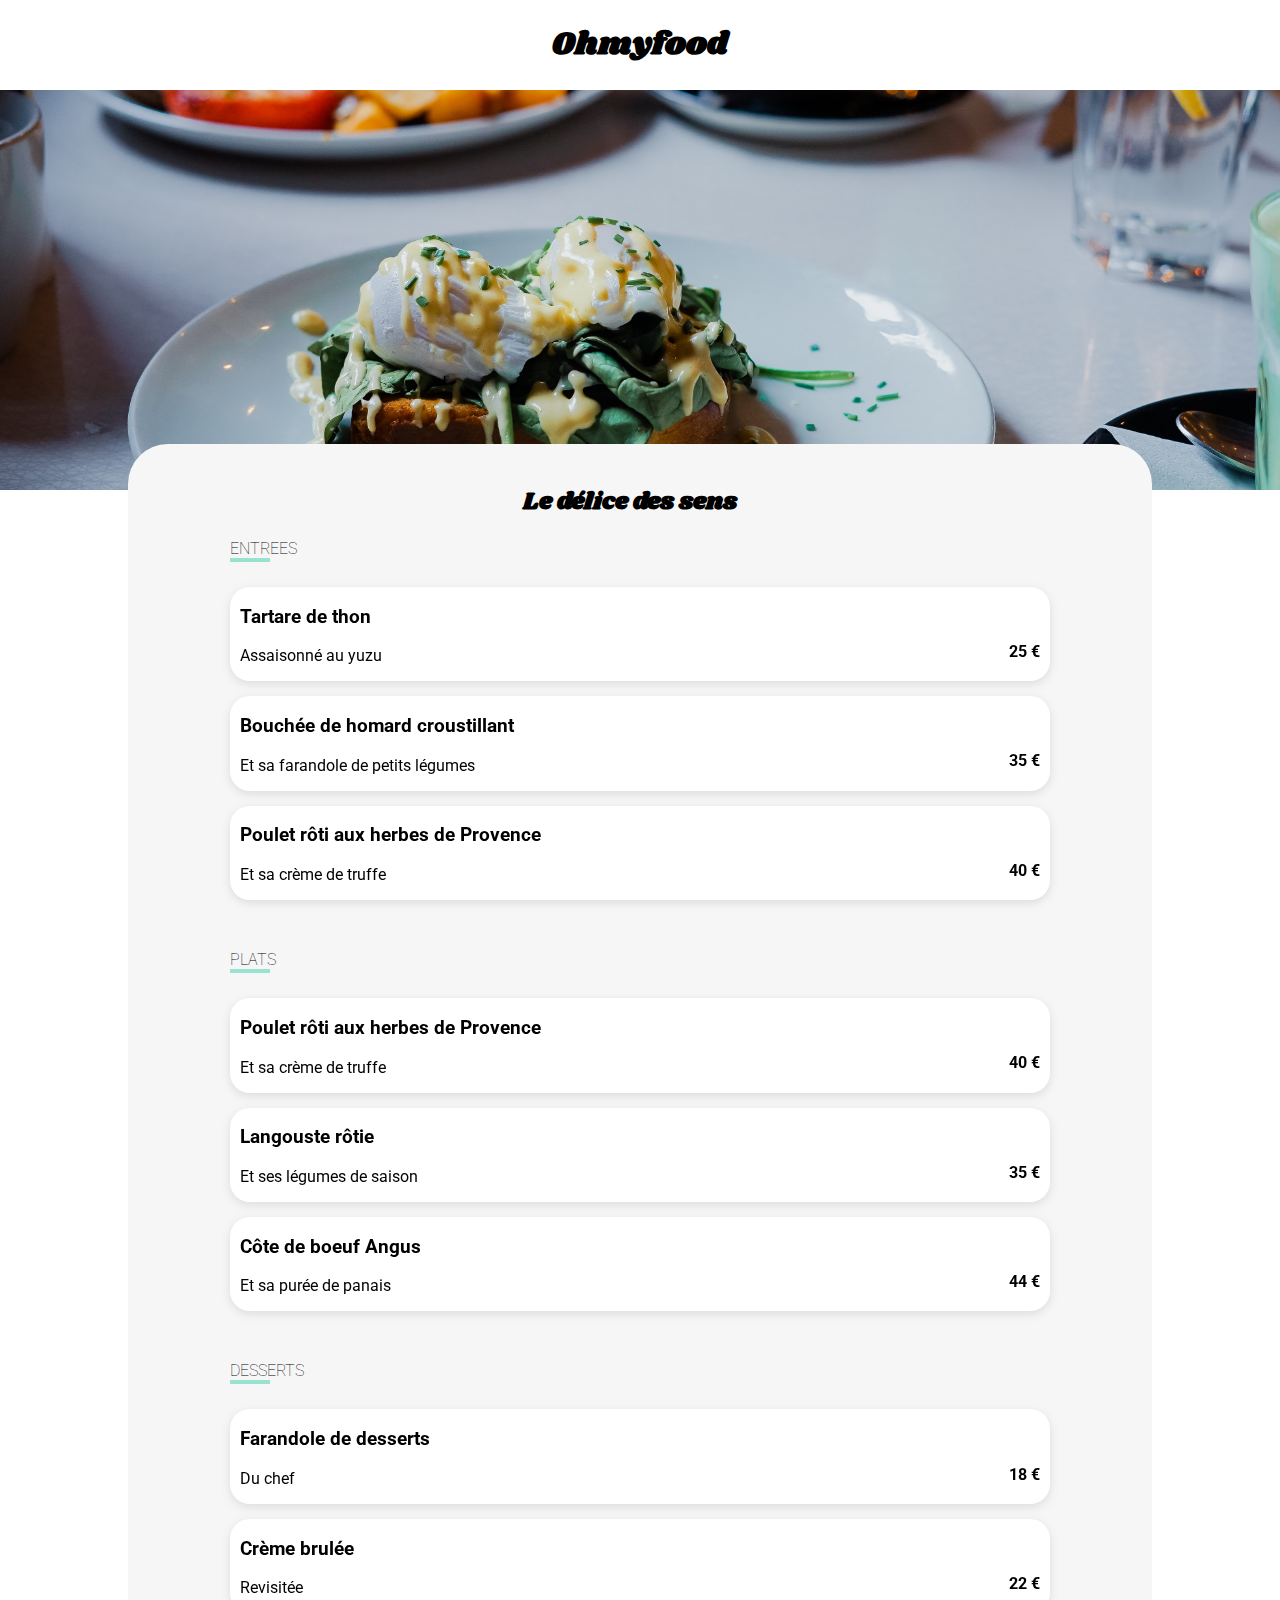
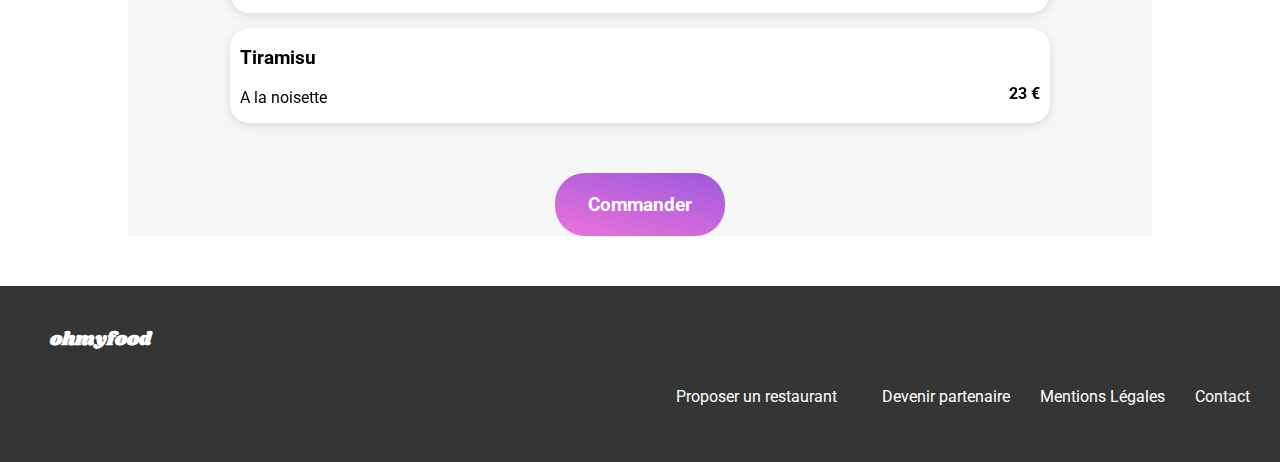
==== menu_delice.html @ a7454f2b "Add files via upload" ====
<!DOCTYPE html>
<html lang="en">
<head>
    <meta charset="UTF-8">
    <meta name="viewport" content="width=device-width, initial-scale=1.0">
    <link rel="preconnect" href="https://fonts.googleapis.com">
    <link rel="preconnect" href="https://fonts.gstatic.com" crossorigin>
    <link href="https://fonts.googleapis.com/css2?family=Roboto:ital,wght@0,100;0,300;0,400;0,500;0,700;0,900;1,100;1,300;1,400;1,500;1,700;1,900&display=swap" rel="stylesheet">
    <link rel="stylesheet" href="https://cdnjs.cloudflare.com/ajax/libs/font-awesome/6.5.1/css/all.min.css" integrity="sha512-DTOQO9RWCH3ppGqcWaEA1BIZOC6xxalwEsw9c2QQeAIftl+Vegovlnee1c9QX4TctnWMn13TZye+giMm8e2LwA==" crossorigin="anonymous" referrerpolicy="no-referrer">
    <link rel="stylesheet" href="style.css">
    <title>Ohmyfood - Le délice des sens</title>
</head>
<body>
    <header class="header__contain">
        <a href="index.html"><div class="arrow"><i class="fa-solid fa-arrow-left"></i></div>
        <div><h1 class="logo__menus">0hmyfood</h1></a></div>
    </header>

    <main class="main__container">
        <div class="img__background">
           <img src="Images et textes Ohmyfood/images/restaurants/toa-heftiba-DQKerTsQwi0-unsplash.jpg" alt="photo plats"> 
        </div>
        
    <div class="menus">
        
        <div class="
        first__title"><h2 class="">Le délice des sens<span class="heart"><i class="fa-regular fa-heart"></i></span></h2></div>

        <section class="entrees">
            <div class="menus__title">ENTREES</div>
            <div class="menus__bloc">

                <div class="menus__button">
                    <div class="button__txt">
                    <h3>Tartare de thon</h3>
                    <p>Assaisonné au  yuzu</p>
                    </div>
                    <div class="prix">25 <span>€</span></div>
                </div>
                <div class="menus__button">
                    <div class="button__txt">
                        <h3>Bouchée de homard croustillant</h3>
                        <p>Et sa farandole de petits légumes</p>
                        </div>
                        <div class="prix">35 <span>€</span></div>
                </div>
                <div class="menus__button">
                    <div class="button__txt">
                        <h3>Poulet rôti aux herbes de Provence</h3>
                        <p>Et sa crème de truffe</p>
                        </div>
                        <div class="prix">40 <span>€</span></div>
                </div>

            </div>
        </section>

        <section class="plats">
            <div class="menus__title">PLATS</div>
            <div class="menus__bloc">
                <div class="menus__button">
                    <div class="button_txt">
                        <h3>Poulet rôti aux herbes de Provence</h3>
                        <p>Et sa crème de truffe</p>
                        </div>
                        <div class="prix">40 <span>€</span></div>
                </div>
                <div class="menus__button">
                    <div class="button__txt">
                        <h3>Langouste rôtie</h3>
                        <p>Et ses légumes de saison</p>
                        </div>
                        <div class="prix">35 <span>€</span></div>
                </div>
                <div class="menus__button">
                    <div class="button__txt">
                        <h3>Côte de boeuf Angus</h3>
                        <p>Et sa purée de panais</p>
                        </div>
                        <div class="prix">44 <span>€</span></div>
                </div>
            </div>
        </section>
    

        <section class="desserts">
            <div class="menus__title">DESSERTS</div>
            <div class="menus__bloc">
                <div class="menus__button">
                    <div class="button__txt">
                        <h3>Farandole de desserts</h3>
                        <p>Du chef</p>
                        </div>
                        <div class="prix">18 <span>€</span></div>
                </div>
                <div class="menus__button">
                    <div class="button__txt">
                        <h3>Crème brulée</h3>
                        <p>Revisitée</p>
                        </div>
                        <div class="prix">22 <span>€</span></div>
                </div>
                <div class="menus__button">
                    <div class="button__txt">
                        <h3>Tiramisu</h3>
                        <p>A la noisette</p>
                        </div>
                        <div class="prix">23 <span>€</span></div>
                </div>
            </div>
        </section>
    

        <div class="command">Commander</div>
    </div>
        
    </main>

    <footer>
        <div class="ft">
            <div class="logo__footer"><h3>ohmyfood</h3></div>
            <div>
    
            <div class="footer__txt">
                <p><i class="fa-solid fa-utensils"></i>Proposer un restaurant</p>
                <p><i class="fa-regular fa-handshake"></i>Devenir partenaire</p>
                <p>Mentions Légales</p>
                <p>Contact</p>
            </div>
            </div>
            </div>
    </footer>
</body>
</html>
---- style.css ----
/*******General********/
@import url("https://fonts.googleapis.com/css2?family=Roboto:ital,wght@0,100;0,300;0,400;0,500;0,700;0,900;1,100;1,300;1,400;1,500;1,700;1,900&family=Shrikhand&display=swap");
a {
  text-decoration: none;
  color: black;
}

body {
  margin: auto;
  font-family: "Roboto", sans-serif;
  max-width: 1500px;
}

/*******Header********/
.logo {
  text-align: center;
  font-family: "Shrikhand", serif;
  font-size: 50px;
  color: black;
}

.localisation {
  text-align: center;
  padding: 3px;
  background: #EAEAEA;
  font-size: 30px;
  font-family: "Roboto", sans-serif;
}

.localisation i {
  margin-right: 15px;
  font-size: 25px;
}

/*******Main********/
nav {
  background-color: #F3F3F3;
  padding: 5%;
  text-align: center;
}
nav .menu__title {
  font-size: 30px;
}
nav .menu__sous-titre {
  margin-bottom: 30px;
  font-size: 20px;
  font-weight: 100;
}
nav .explorer {
  border-radius: 30px;
  background: linear-gradient(193.33deg, #9356DC -11.44%, #FF79DA 123.93%);
  padding: 20px;
  width: 280px;
  margin: auto;
  color: white;
  font-weight: bold;
  font-size: larger;
  box-shadow: 0px 4px 10px 0px rgba(0, 0, 0, 0.2509803922);
}

/*.fonction {
    margin: auto;
    padding-bottom: 5%;
    margin: 0PX 20Px;
}

.fonction__title {
    text-align: start;
    font-size: 24px;
}

.menu__fonction {
    text-align: center;
    display: flex;
    gap: 20px;
    justify-content: center;

}

.button__fonction {
    border-radius: 20px;
    padding: 30px;
    background-color: #F3F3F3;
    margin: 0px 20px;
    box-shadow: 0px 4px 15px 0px #00000026;
    display: flex;
    align-items: center;
}

.icon__fonction {
    margin-right: 20px;
    padding-left: 20px;
    color: rgb(145, 139, 139);
}

.icon__fonction:hover{
    color: $second-color;
}

.fonction__txt {
    font-size: 26px;
    color: black;
    padding: 0px 20px;
    text-wrap: nowrap;
}

.numbers {
    border-radius: 50%;
    background: #9356DC;
    width: 30px;
    height: 30px;
    margin-left: -50px;
    color: $background-color2;
} */
.restaurants {
  background: #F3F3F3;
}
.restaurants .cards {
  display: flex;
  flex-wrap: wrap;
}

.restaurants__title {
  padding: 15px;
  font-size: 24px;
}

.resto_bloc {
  padding: 0px 5%;
}

.new {
  background-color: #99E2D0;
  padding: 10px;
  font-weight: 20px;
  border-radius: 3px;
  position: absolute;
  top: 0px;
  right: 40px;
}

.cards img {
  object-fit: cover;
  height: 200px;
  width: 100%;
  border-top-right-radius: 20px;
  border-top-left-radius: 20px;
}

.card__main {
  background-color: white;
  border-radius: 20px;
  filter: drop-shadow(0px 3px 15px rgba(0, 0, 0, 0.1));
  width: 40%;
  margin: auto;
  margin-bottom: 30px;
}

.card__txt {
  margin-left: 20px;
  display: grid;
  grid-template-columns: 1fr 50px;
}

.favoris {
  margin-top: 40px;
  font-size: 2rem;
}

/*******Footer********/
footer {
  background: #353535;
  padding-top: 10px;
  padding-bottom: 10px;
  color: white;
}

.logo__footer {
  margin-left: 20px;
  width: 60%;
  font-family: "Shrikhand", serif;
}

.footer__txt {
  font-family: "Roboto", sans-serif;
  display: flex;
  justify-content: flex-end;
  gap: 30px;
}

footer i {
  margin-right: 15px;
}

.ft {
  margin: 30px;
}

/**********Pages Menus**********/
.header__contain {
  display: flex;
  align-items: center;
  justify-content: center;
}

.logo__menus {
  font-family: "Shrikhand";
}

.fa-arrow-left {
  font-size: 50px;
  color: black;
}

.img__background img {
  width: 100%;
  height: 400px;
  object-fit: cover;
}

.menus {
  width: 80%;
  margin: auto;
  background: #F6F6F6;
  border-top-left-radius: 40px;
  border-top-right-radius: 40px;
  transform: translateY(-50px);
}

.first__title {
  padding-top: 20px;
  text-align: center;
  font-family: "Shrikhand", serif;
  text-wrap: nowrap;
}
.first__title .heart {
  margin-left: 20px;
}

.menus__title::after {
  display: block;
  bottom: 20px;
  content: "";
  width: 40px;
  height: 4px;
  background-color: #99E2D0;
}

.menus__title {
  font-weight: 100;
  padding: 0px 10%;
  margin: 20px 0px 25px;
}

.menus__bloc {
  padding: 0px 10%;
  margin-bottom: 50px;
}

.menus__button {
  background: #FFFFFF;
  padding: 0px 10px;
  border-radius: 20px;
  display: flex;
  align-items: center;
  justify-content: space-between;
  margin-bottom: 15px;
  filter: drop-shadow(0px 3px 5px rgba(0, 0, 0, 0.1));
}

.button__txt {
  gap: -5px;
}

.prix {
  margin-left: 10px;
  margin-bottom: -35px;
  font-weight: bold;
}

.command {
  border-radius: 30px;
  background: linear-gradient(193.33deg, #9356DC -11.44%, #FF79DA 123.93%);
  padding: 20px;
  width: 130px;
  margin: auto;
  color: white;
  font-weight: bold;
  font-size: larger;
  text-align: center;
  margin-top: 50px;
}

@media (max-width: 1024px) {
  /*******Header********/
  .localisation i {
    margin-right: 15px;
    font-size: 25px;
  }
  /*******Main********/
  /*.fonction {
      margin: auto;
      padding-bottom: 10%;
      width: 90%;

  }

  .fonction__title {
      text-align: start;
      font-size: 20px;
      padding-bottom: 10px;
  }

  .menu__fonction {
      text-align: center;
      gap: 30px;
      display: flex;
      flex-direction: column;
  }

  .button__fonction {
      border-radius: 20px;
      padding: 20px;
      background-color: #F3F3F3;
      box-shadow: 0px 4px 15px 0px #00000026;
      display: flex;

  }

  .icon__fonction {
      margin-right: 20px;
      padding-left: 20px;
  }

  .fonction__txt {
      font-size: 18px;
      color: black;
      text-wrap: nowrap;
  }

  .numbers {
      border-radius: 50%;
      background: #9356DC;
      width: 30px;
      height: 30px;
      margin-left: -50px;
      color: $background-color2;
  }*/
  /*******Footer********/
}
@media (max-width: 767.98px) {
  /*******Header********/
  .logo {
    text-align: center;
    font-family: "Shrikhand", serif;
    font-size: 40px;
    padding-bottom: 20px;
    color: black;
  }
  .localisation {
    text-align: center;
    padding: 15px;
    background: #EAEAEA;
    filter: drop-shadow(0px 3px 5px rgba(0, 0, 0, 0.1));
    box-shadow: 0px 4px 4px 0px rgba(0, 0, 0, 0.2509803922);
    font-size: larger;
    margin-top: -20px;
    font-family: "Roboto", sans-serif;
  }
  .localisation i {
    margin-right: 10px;
    font-size: 16px;
  }
  /*******Main********/
  main {
    margin: auto;
    font-family: "Roboto", sans-serif;
    background: #F6F6F6;
  }
  nav {
    background-color: #F3F3F3;
    padding: 10%;
    text-align: center;
  }
  nav .menu__title {
    font-size: 30px;
  }
  nav .menu__sous-titre {
    margin-bottom: 30px;
    font-size: 20px;
    font-weight: 100;
  }
  nav .explorer {
    border-radius: 30px;
    background: linear-gradient(193.33deg, #9356DC -11.44%, #FF79DA 123.93%);
    padding: 20px;
    width: auto;
    margin: auto;
    color: white;
    font-weight: bold;
    font-size: 20px;
    text-wrap: nowrap;
  }
  /*.fonction {
      margin: auto;
      padding-bottom: 10%;
      width: 90%;

  }

  .fonction__title {
      text-align: start;
      font-size: 24px;
  }

  .menu__fonction {
      text-align: center;
      display: flex;
      flex-direction: column;
      gap: 30px;

  }

  .button__fonction {
      border-radius: 20px;
      padding: 30px;
      background-color: #F3F3F3;
      width: 80%;
      margin: auto;
      box-shadow: 0px 4px 15px 0px #00000026;
      display: flex;
      align-items: center;
  }

  .icon__fonction {
      margin-right: 20px;
      padding-left: 20px;

  }

  .fonction__txt {
      font-size: 23px;
      color: black;
  }

  .numbers {
      border-radius: 50%;
      background: #9356DC;
      width: 30px;
      height: 30px;
      margin-left: -50px;

  }*/
  .restaurants {
    background: #F3F3F3;
  }
  .restaurants__title {
    padding: 15px;
    font-size: 24px;
  }
  .cards img {
    object-fit: cover;
    height: 200px;
    width: 100%;
    border-top-right-radius: 20px;
    border-top-left-radius: 20px;
  }
  .card__main {
    background-color: white;
    border-radius: 20px;
    filter: drop-shadow(0px 3px 15px rgba(0, 0, 0, 0.1));
    width: 90%;
    margin: auto;
    margin-bottom: 30px;
  }
  .card__txt {
    margin-left: 20px;
    display: grid;
    grid-template-columns: 1fr 50px;
  }
  .command {
    padding: 20px;
    width: 100%;
  }
  /*******Footer********/
  footer {
    background: #353535;
    padding-top: 10px;
    padding-bottom: 10px;
    color: white;
  }
  .logo__footer {
    margin-left: 20px;
    width: 60%;
    font-family: "Shrikhand", serif;
  }
  .footer__txt {
    font-family: "Roboto", sans-serif;
    display: flex;
    flex-direction: column;
    gap: inherit;
  }
  footer i {
    margin-right: 15px;
  }
  .ft {
    margin: 30px;
  }
  /**Pages menus version mobile**/
  .header__contain {
    display: flex;
    align-items: center;
    justify-content: center;
  }
  .fa-arrow-left {
    font-size: 50px;
    color: black;
  }
  .img__background img {
    width: 100%;
    height: 400px;
    object-fit: cover;
  }
  .menus {
    width: 100%;
    margin: auto;
    background: #F6F6F6;
    border-top-left-radius: 40px;
    border-top-right-radius: 40px;
    transform: translateY(-50px);
  }
  .first__title {
    padding-top: 20px;
    text-align: center;
    font-family: "Shrikhand", serif;
    text-wrap: nowrap;
  }
  .first__title .heart {
    margin-left: 20px;
  }
  .menus__title::after {
    display: block;
    bottom: 20px;
    content: "";
    width: 40px;
    height: 4px;
    background-color: #99E2D0;
  }
  .menus__title {
    font-weight: 100;
    padding: 0px 10%;
    margin: 20px 0px 25px;
  }
  .menus__bloc {
    padding: 0px 10%;
    margin-bottom: 50px;
  }
  .menus__button {
    background: #FFFFFF;
    padding: 0px 10px;
    border-radius: 20px;
    display: flex;
    align-items: center;
    justify-content: space-between;
    margin-bottom: 15px;
    filter: drop-shadow(0px 3px 5px rgba(0, 0, 0, 0.1));
  }
  .button__txt {
    gap: -5px;
  }
  .prix {
    margin-left: 10px;
    margin-bottom: -35px;
    font-weight: bold;
  }
  .command {
    border-radius: 30px;
    background: linear-gradient(193.33deg, #9356DC -11.44%, #FF79DA 123.93%);
    padding: 20px;
    width: 130px;
    margin: auto;
    color: white;
    font-weight: bold;
    font-size: larger;
    text-align: center;
    margin-top: 50px;
  }
}

/*# sourceMappingURL=style.css.map */
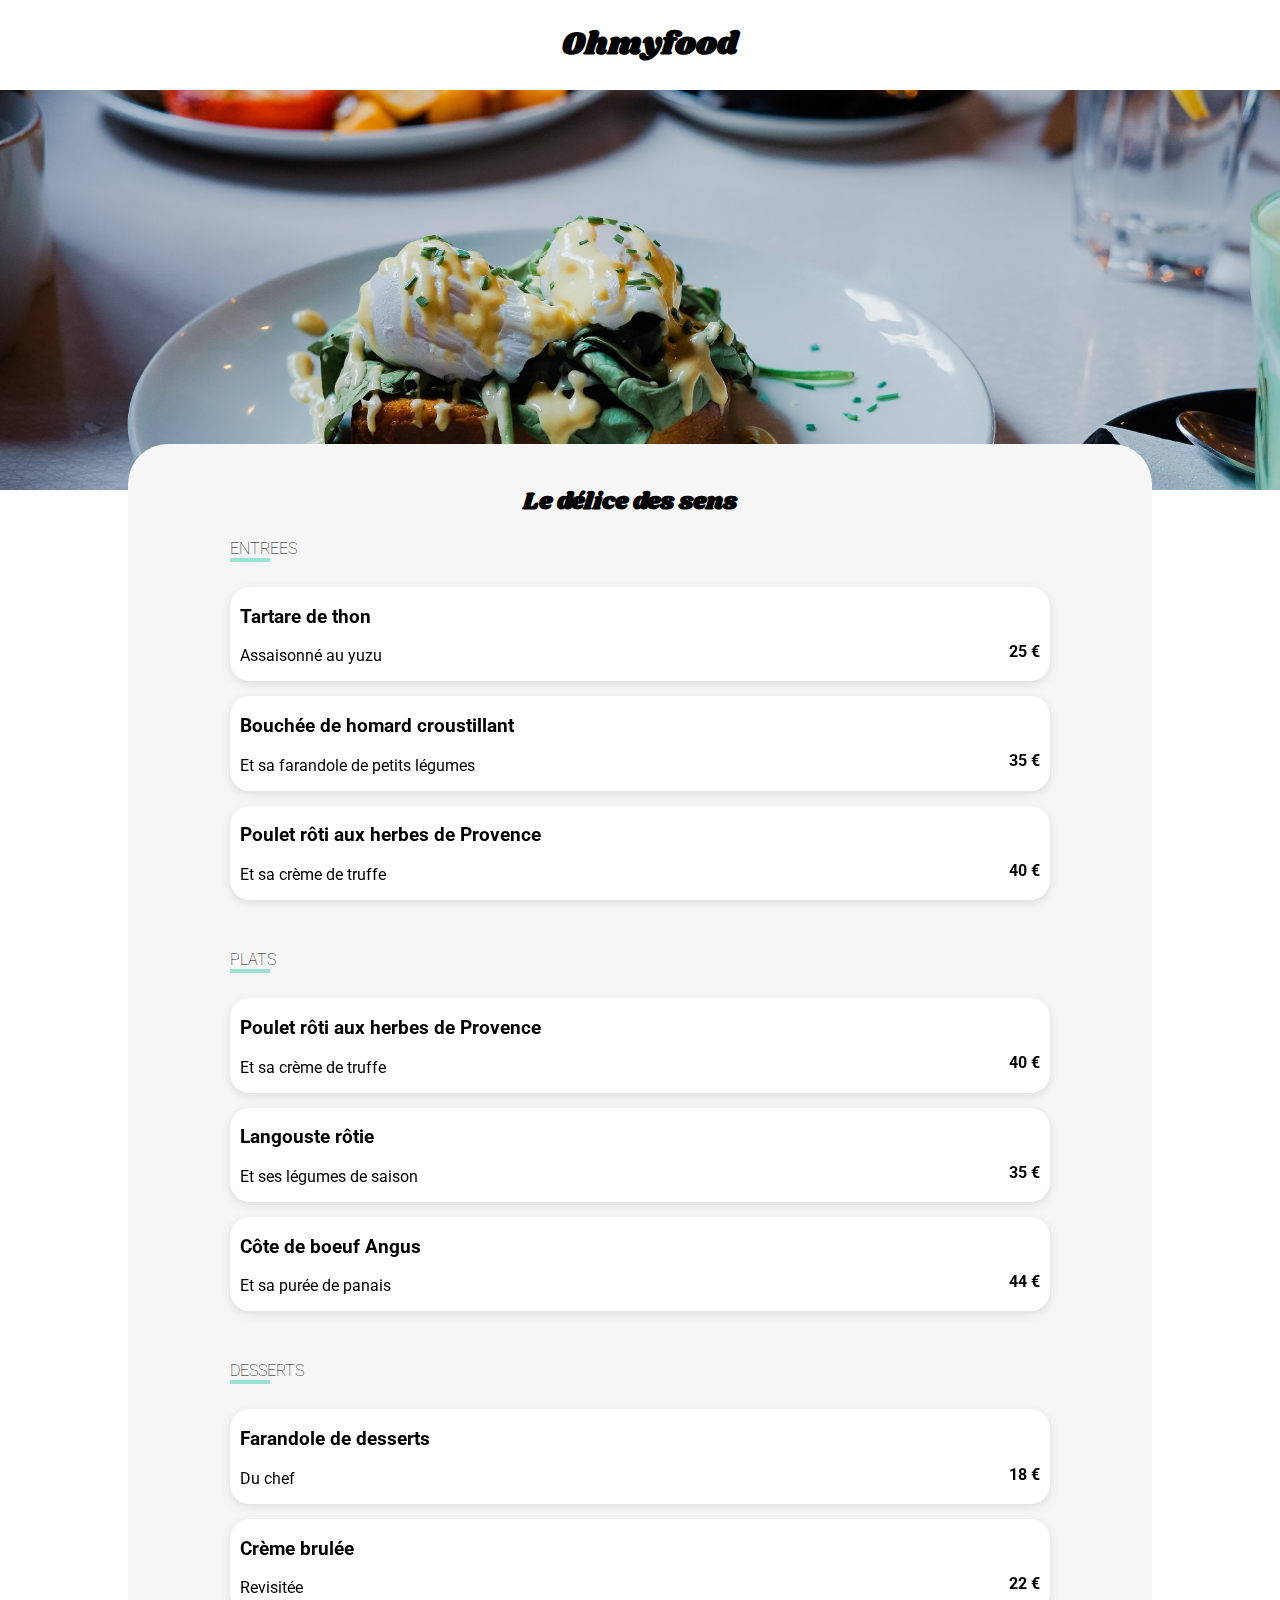
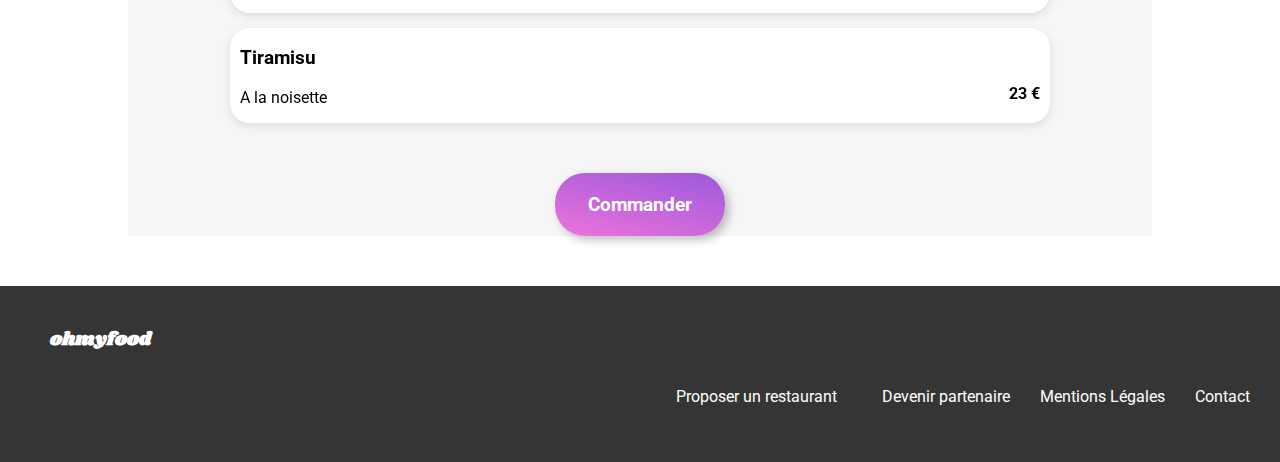
==== commit fd3301f2: "Add files via upload" ====
--- a/menu_delice.html
+++ b/menu_delice.html
@@ -11,9 +11,14 @@
     <title>Ohmyfood - Le délice des sens</title>
 </head>
 <body>
+    
     <header class="header__contain">
-        <a href="index.html"><div class="arrow"><i class="fa-solid fa-arrow-left"></i></div>
-        <div><h1 class="logo__menus">0hmyfood</h1></a></div>
+        <a href="index.html" class="arrow"><i class="fa-solid fa-arrow-left"></i></a>
+
+        <div><h1 class="logo__menus">0hmyfood</h1></div>
+
+        <div></div>
+        
     </header>
 
     <main class="main__container">
--- a/style.css
+++ b/style.css
@@ -5,10 +5,47 @@
   color: black;
 }
 
+.loader__container {
+  position: fixed;
+  top: 0;
+  left: 0;
+  background-color: #FFFFFF;
+  width: 100vw;
+  height: 100vh;
+  display: flex;
+  justify-content: center;
+  align-items: center;
+}
+
+.loader--hidden {
+  opacity: 0;
+  visibility: hidden;
+}
+
+.loader__container::after {
+  content: "";
+  width: 75px;
+  height: 75px;
+  border: 15px solid #FFFFFF;
+  border-top-color: #99E2D0;
+  border-radius: 50%;
+  animation: loading 0.75s;
+  transition: opacity 0.75s, visibility 0.75s;
+}
+
+@keyframes loading {
+  from {
+    transform: rotate 0turn;
+    to {
+      transform: rotate(1turn);
+    }
+  }
+}
 body {
   margin: auto;
   font-family: "Roboto", sans-serif;
   max-width: 1500px;
+  min-width: 320Px;
 }
 
 /*******Header********/
@@ -58,60 +95,6 @@
   box-shadow: 0px 4px 10px 0px rgba(0, 0, 0, 0.2509803922);
 }
 
-/*.fonction {
-    margin: auto;
-    padding-bottom: 5%;
-    margin: 0PX 20Px;
-}
-
-.fonction__title {
-    text-align: start;
-    font-size: 24px;
-}
-
-.menu__fonction {
-    text-align: center;
-    display: flex;
-    gap: 20px;
-    justify-content: center;
-
-}
-
-.button__fonction {
-    border-radius: 20px;
-    padding: 30px;
-    background-color: #F3F3F3;
-    margin: 0px 20px;
-    box-shadow: 0px 4px 15px 0px #00000026;
-    display: flex;
-    align-items: center;
-}
-
-.icon__fonction {
-    margin-right: 20px;
-    padding-left: 20px;
-    color: rgb(145, 139, 139);
-}
-
-.icon__fonction:hover{
-    color: $second-color;
-}
-
-.fonction__txt {
-    font-size: 26px;
-    color: black;
-    padding: 0px 20px;
-    text-wrap: nowrap;
-}
-
-.numbers {
-    border-radius: 50%;
-    background: #9356DC;
-    width: 30px;
-    height: 30px;
-    margin-left: -50px;
-    color: $background-color2;
-} */
 .restaurants {
   background: #F3F3F3;
 }
@@ -200,7 +183,7 @@
 .header__contain {
   display: flex;
   align-items: center;
-  justify-content: center;
+  justify-content: space-between;
 }
 
 .logo__menus {
@@ -208,8 +191,9 @@
 }
 
 .fa-arrow-left {
-  font-size: 50px;
+  font-size: 30px;
   color: black;
+  margin-left: 20px;
 }
 
 .img__background img {
@@ -278,9 +262,28 @@
   font-weight: bold;
 }
 
+.favoris i {
+  position: absolute;
+}
+.favoris .fa-solid {
+  color: transparent;
+  background-image: linear-gradient(0deg, #9356dc, #ff79da);
+  -webkit-background-clip: text;
+  opacity: 0;
+  transition: all 350ms ease-in-out;
+}
+.favoris .fa-solid:hover {
+  opacity: 1;
+  transform: scale(1.2);
+}
+.favoris .fa-regular:hover {
+  color: transparent;
+}
+
 .command {
   border-radius: 30px;
   background: linear-gradient(193.33deg, #9356DC -11.44%, #FF79DA 123.93%);
+  box-shadow: 0.25rem 0.25rem 10px rgba(0, 0, 0, 0.25);
   padding: 20px;
   width: 130px;
   margin: auto;
@@ -298,54 +301,6 @@
     font-size: 25px;
   }
   /*******Main********/
-  /*.fonction {
-      margin: auto;
-      padding-bottom: 10%;
-      width: 90%;
-
-  }
-
-  .fonction__title {
-      text-align: start;
-      font-size: 20px;
-      padding-bottom: 10px;
-  }
-
-  .menu__fonction {
-      text-align: center;
-      gap: 30px;
-      display: flex;
-      flex-direction: column;
-  }
-
-  .button__fonction {
-      border-radius: 20px;
-      padding: 20px;
-      background-color: #F3F3F3;
-      box-shadow: 0px 4px 15px 0px #00000026;
-      display: flex;
-
-  }
-
-  .icon__fonction {
-      margin-right: 20px;
-      padding-left: 20px;
-  }
-
-  .fonction__txt {
-      font-size: 18px;
-      color: black;
-      text-wrap: nowrap;
-  }
-
-  .numbers {
-      border-radius: 50%;
-      background: #9356DC;
-      width: 30px;
-      height: 30px;
-      margin-left: -50px;
-      color: $background-color2;
-  }*/
   /*******Footer********/
 }
 @media (max-width: 767.98px) {
@@ -393,6 +348,7 @@
   nav .explorer {
     border-radius: 30px;
     background: linear-gradient(193.33deg, #9356DC -11.44%, #FF79DA 123.93%);
+    box-shadow: 0.25rem 0.25rem 10px rgba(0, 0, 0, 0.25);
     padding: 20px;
     width: auto;
     margin: auto;
@@ -401,56 +357,6 @@
     font-size: 20px;
     text-wrap: nowrap;
   }
-  /*.fonction {
-      margin: auto;
-      padding-bottom: 10%;
-      width: 90%;
-
-  }
-
-  .fonction__title {
-      text-align: start;
-      font-size: 24px;
-  }
-
-  .menu__fonction {
-      text-align: center;
-      display: flex;
-      flex-direction: column;
-      gap: 30px;
-
-  }
-
-  .button__fonction {
-      border-radius: 20px;
-      padding: 30px;
-      background-color: #F3F3F3;
-      width: 80%;
-      margin: auto;
-      box-shadow: 0px 4px 15px 0px #00000026;
-      display: flex;
-      align-items: center;
-  }
-
-  .icon__fonction {
-      margin-right: 20px;
-      padding-left: 20px;
-
-  }
-
-  .fonction__txt {
-      font-size: 23px;
-      color: black;
-  }
-
-  .numbers {
-      border-radius: 50%;
-      background: #9356DC;
-      width: 30px;
-      height: 30px;
-      margin-left: -50px;
-
-  }*/
   .restaurants {
     background: #F3F3F3;
   }
@@ -478,6 +384,23 @@
     display: grid;
     grid-template-columns: 1fr 50px;
   }
+  .favoris i {
+    position: absolute;
+  }
+  .favoris .fa-solid {
+    color: transparent;
+    background-image: linear-gradient(0deg, #9356dc, #ff79da);
+    -webkit-background-clip: text;
+    opacity: 0;
+    transition: all 350ms ease-in-out;
+  }
+  .favoris .fa-solid:hover {
+    opacity: 1;
+    transform: scale(1.2);
+  }
+  .favoris .fa-regular:hover {
+    color: transparent;
+  }
   .command {
     padding: 20px;
     width: 100%;
@@ -510,11 +433,12 @@
   .header__contain {
     display: flex;
     align-items: center;
-    justify-content: center;
+    justify-content: space-between;
   }
   .fa-arrow-left {
-    font-size: 50px;
+    font-size: 25px;
     color: black;
+    margin-left: 20px;
   }
   .img__background img {
     width: 100%;
@@ -530,9 +454,8 @@
     transform: translateY(-50px);
   }
   .first__title {
-    padding-top: 20px;
-    text-align: center;
-    font-family: "Shrikhand", serif;
+    display: flex;
+    margin-left: 5%;
     text-wrap: nowrap;
   }
   .first__title .heart {
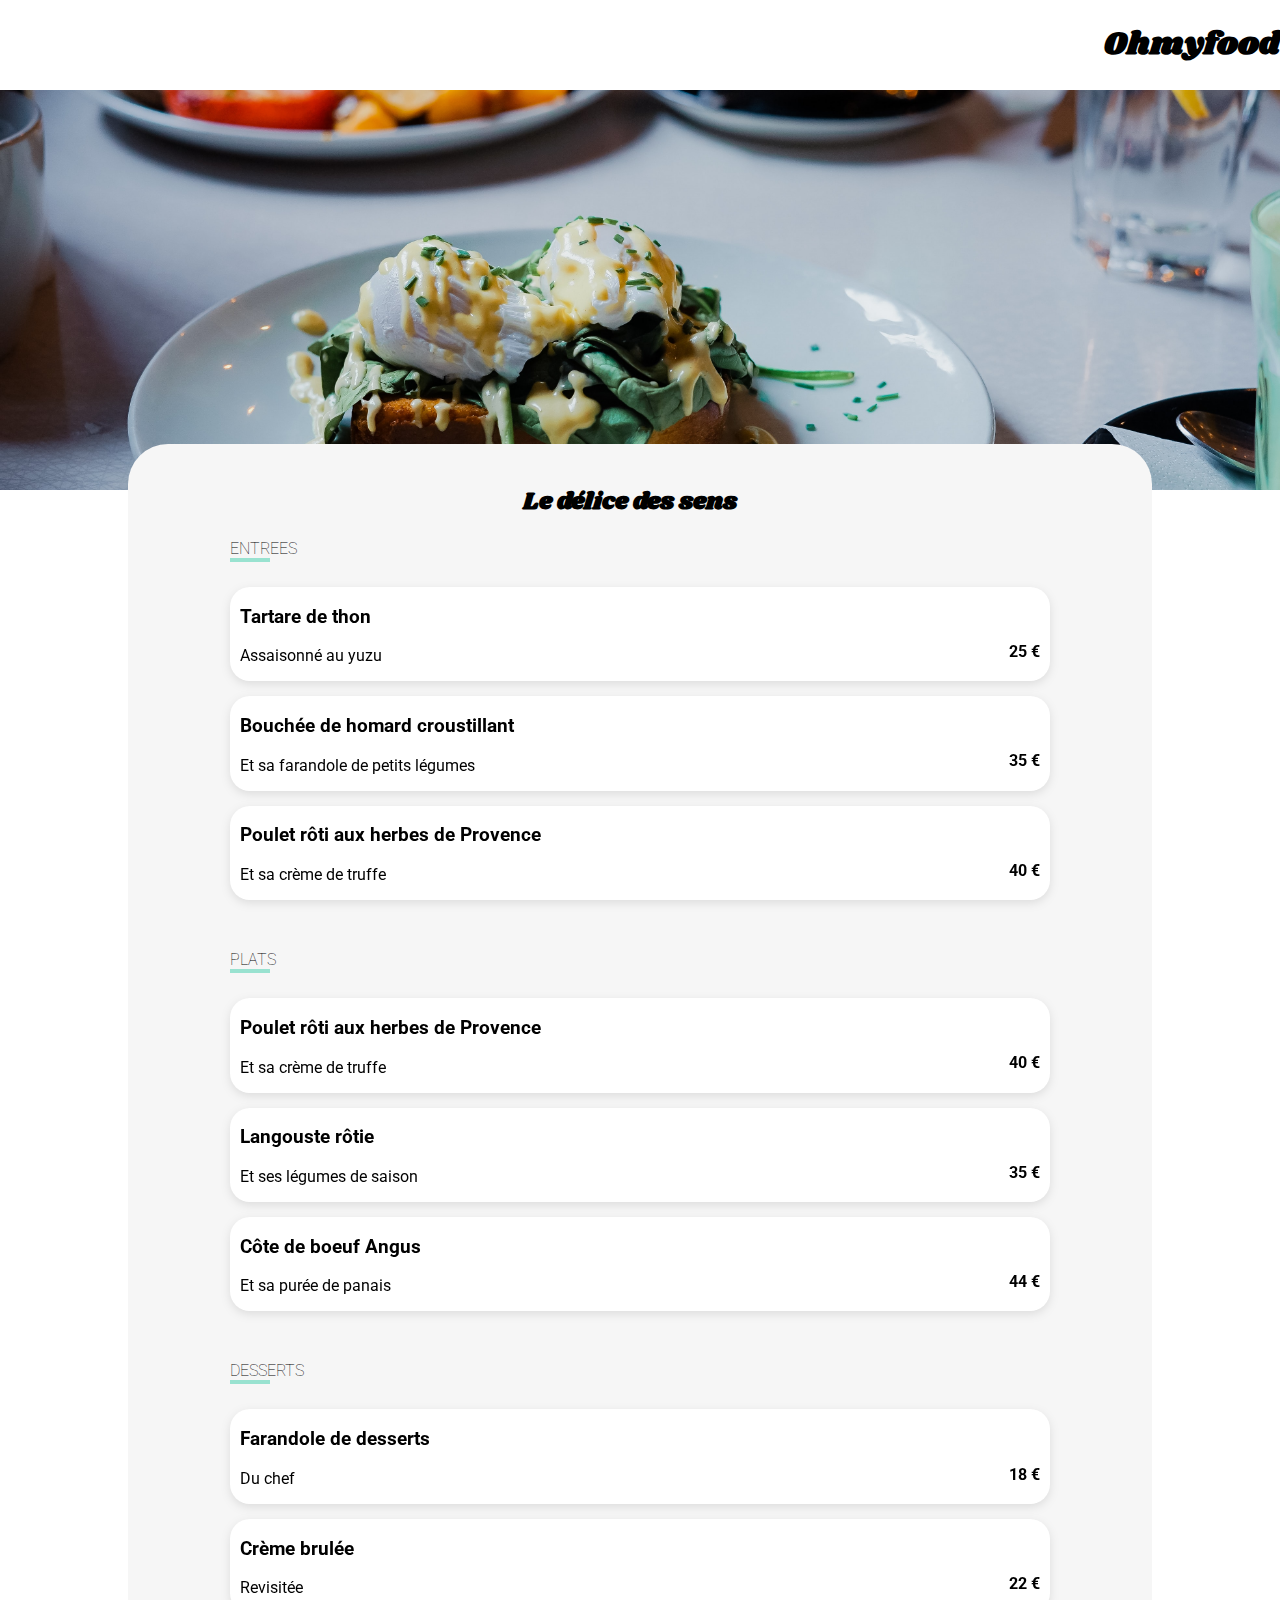
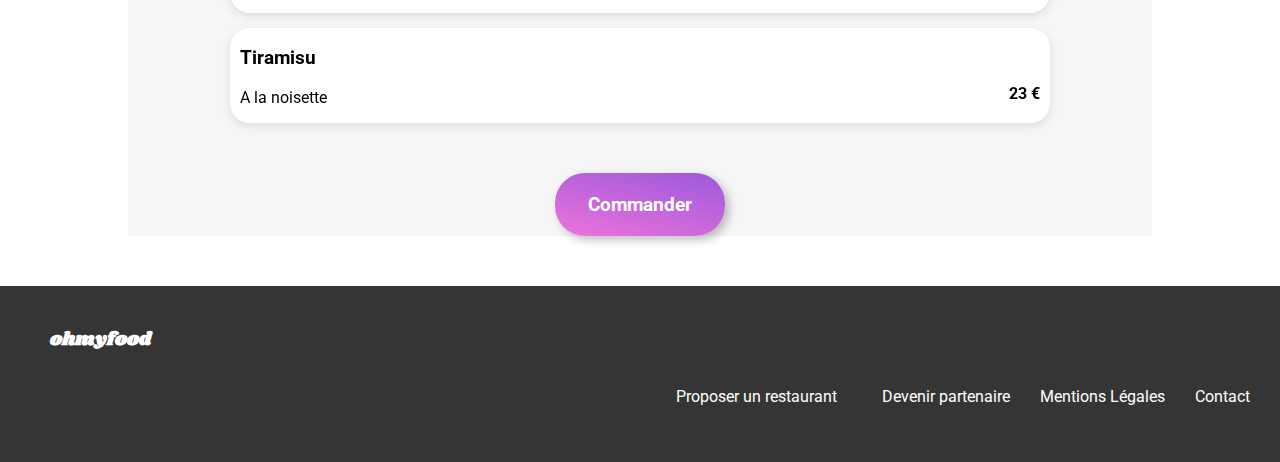
==== commit e353d970: "Add files via upload" ====
--- a/menu_delice.html
+++ b/menu_delice.html
@@ -16,9 +16,6 @@
         <a href="index.html" class="arrow"><i class="fa-solid fa-arrow-left"></i></a>
 
         <div><h1 class="logo__menus">0hmyfood</h1></div>
-
-        <div></div>
-        
     </header>
 
     <main class="main__container">
--- a/style.css
+++ b/style.css
@@ -145,9 +145,24 @@
   grid-template-columns: 1fr 50px;
 }
 
-.favoris {
+.favoris i {
+  position: absolute;
   margin-top: 40px;
   font-size: 2rem;
+}
+.favoris .fa-solid {
+  color: transparent;
+  background-image: linear-gradient(0deg, #9356dc, #ff79da);
+  -webkit-background-clip: text;
+  opacity: 0;
+  transition: all 350ms ease-in-out;
+}
+.favoris .fa-solid:hover {
+  opacity: 1;
+  transform: scale(1.2);
+}
+.favoris .fa-regular:hover {
+  color: transparent;
 }
 
 /*******Footer********/
@@ -260,24 +275,6 @@
   margin-left: 10px;
   margin-bottom: -35px;
   font-weight: bold;
-}
-
-.favoris i {
-  position: absolute;
-}
-.favoris .fa-solid {
-  color: transparent;
-  background-image: linear-gradient(0deg, #9356dc, #ff79da);
-  -webkit-background-clip: text;
-  opacity: 0;
-  transition: all 350ms ease-in-out;
-}
-.favoris .fa-solid:hover {
-  opacity: 1;
-  transform: scale(1.2);
-}
-.favoris .fa-regular:hover {
-  color: transparent;
 }
 
 .command {
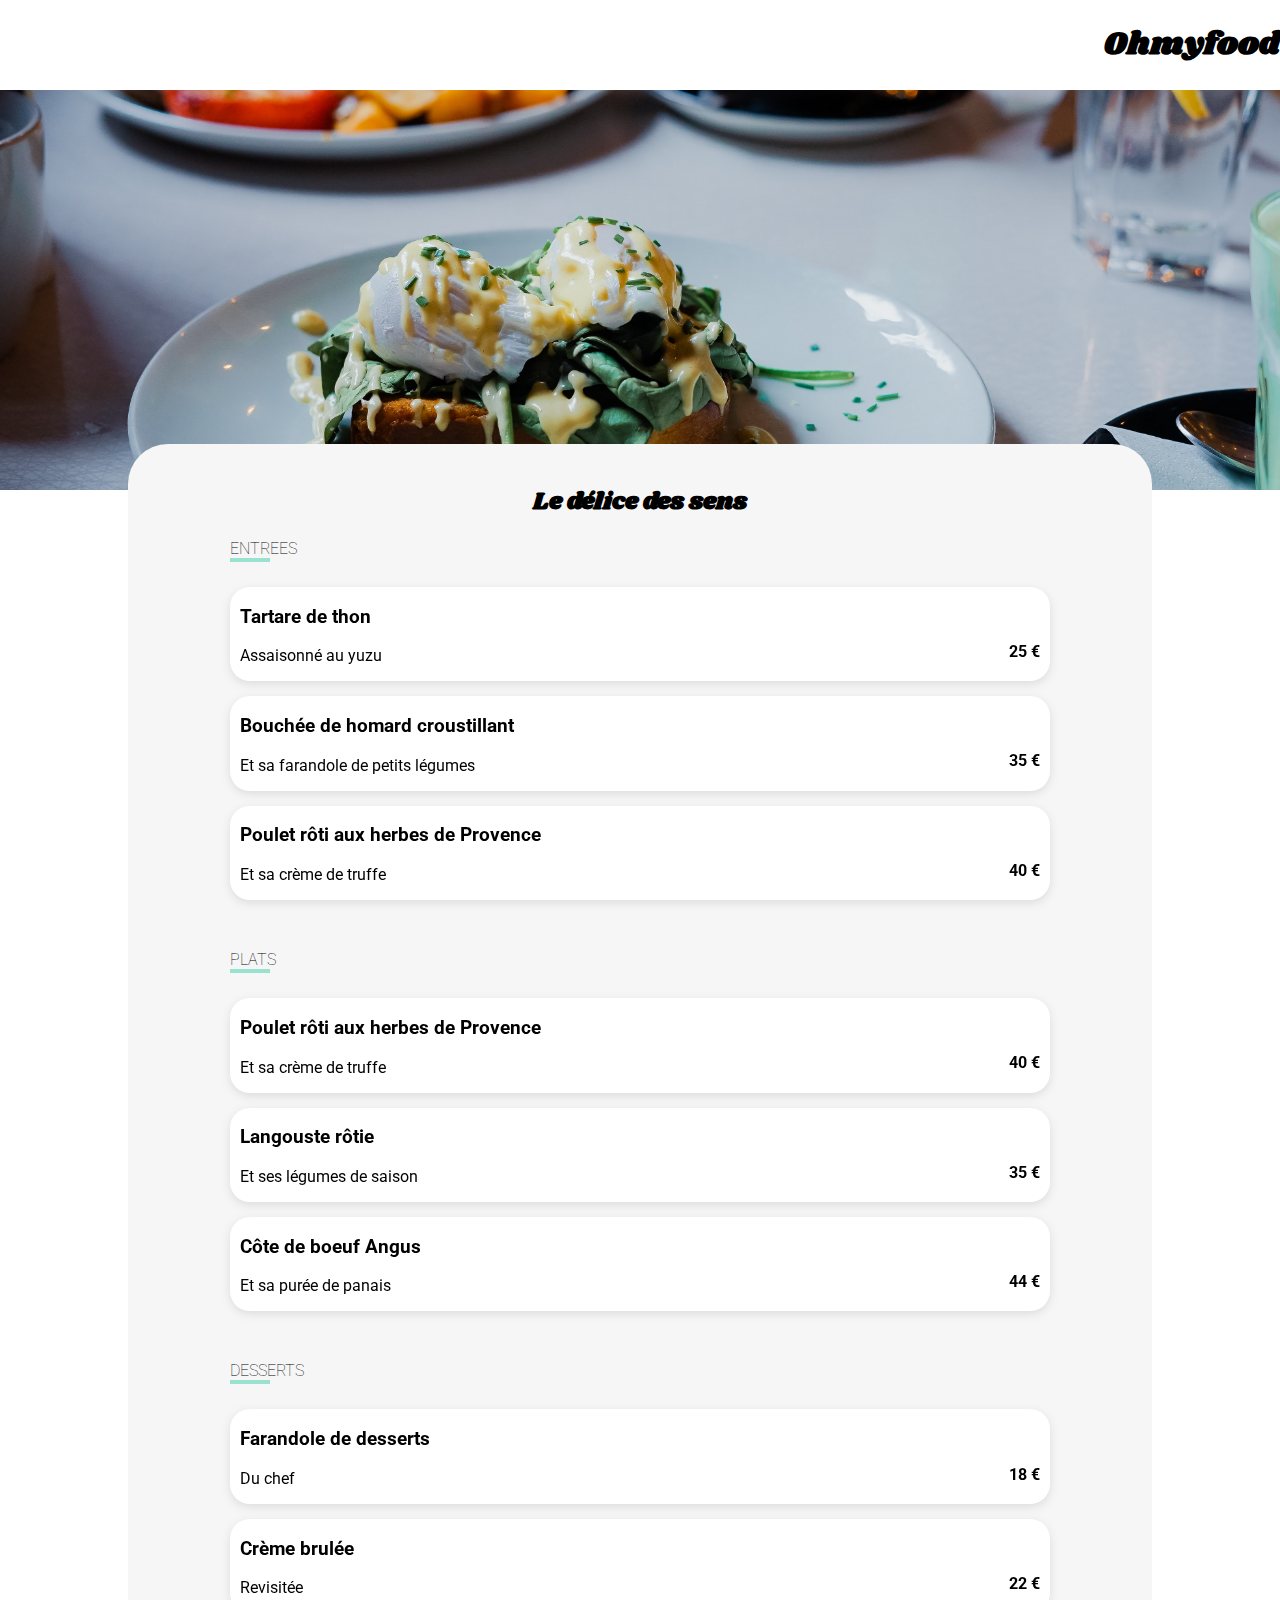
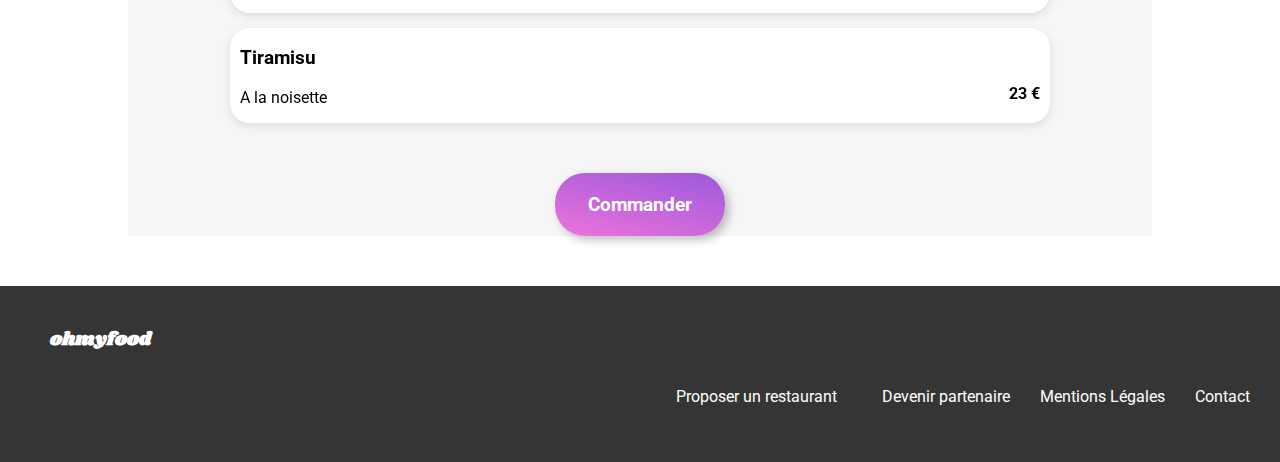
==== commit 3c90a1b7: "Add files via upload" ====
--- a/menu_delice.html
+++ b/menu_delice.html
@@ -26,7 +26,7 @@
     <div class="menus">
         
         <div class="
-        first__title"><h2 class="">Le délice des sens<span class="heart"><i class="fa-regular fa-heart"></i></span></h2></div>
+        first__title"><h2 class="">Le délice des sens<span class="heart"><i class="fa-regular fa-heart"></i></span><span class="heart"><i class="fa-solid fa-heart"></i></span></h2></div>
 
         <section class="entrees">
             <div class="menus__title">ENTREES</div>
--- a/style.css
+++ b/style.css
@@ -232,8 +232,25 @@
   font-family: "Shrikhand", serif;
   text-wrap: nowrap;
 }
-.first__title .heart {
+
+.heart i {
+  position: absolute;
+  font-size: 2rem;
   margin-left: 20px;
+}
+.heart .fa-solid {
+  color: transparent;
+  background-image: linear-gradient(0deg, #9356dc, #ff79da);
+  -webkit-background-clip: text;
+  opacity: 0;
+  transition: all 350ms ease-in-out;
+}
+.heart .fa-solid:hover {
+  opacity: 1;
+  transform: scale(1.2);
+}
+.heart .fa-regular:hover {
+  color: transparent;
 }
 
 .menus__title::after {
@@ -455,8 +472,24 @@
     margin-left: 5%;
     text-wrap: nowrap;
   }
-  .first__title .heart {
+  .heart i {
+    position: absolute;
+    font-size: 2rem;
     margin-left: 20px;
+  }
+  .heart .fa-solid {
+    color: transparent;
+    background-image: linear-gradient(0deg, #9356dc, #ff79da);
+    -webkit-background-clip: text;
+    opacity: 0;
+    transition: all 350ms ease-in-out;
+  }
+  .heart .fa-solid:hover {
+    opacity: 1;
+    transform: scale(1.2);
+  }
+  .heart .fa-regular:hover {
+    color: transparent;
   }
   .menus__title::after {
     display: block;
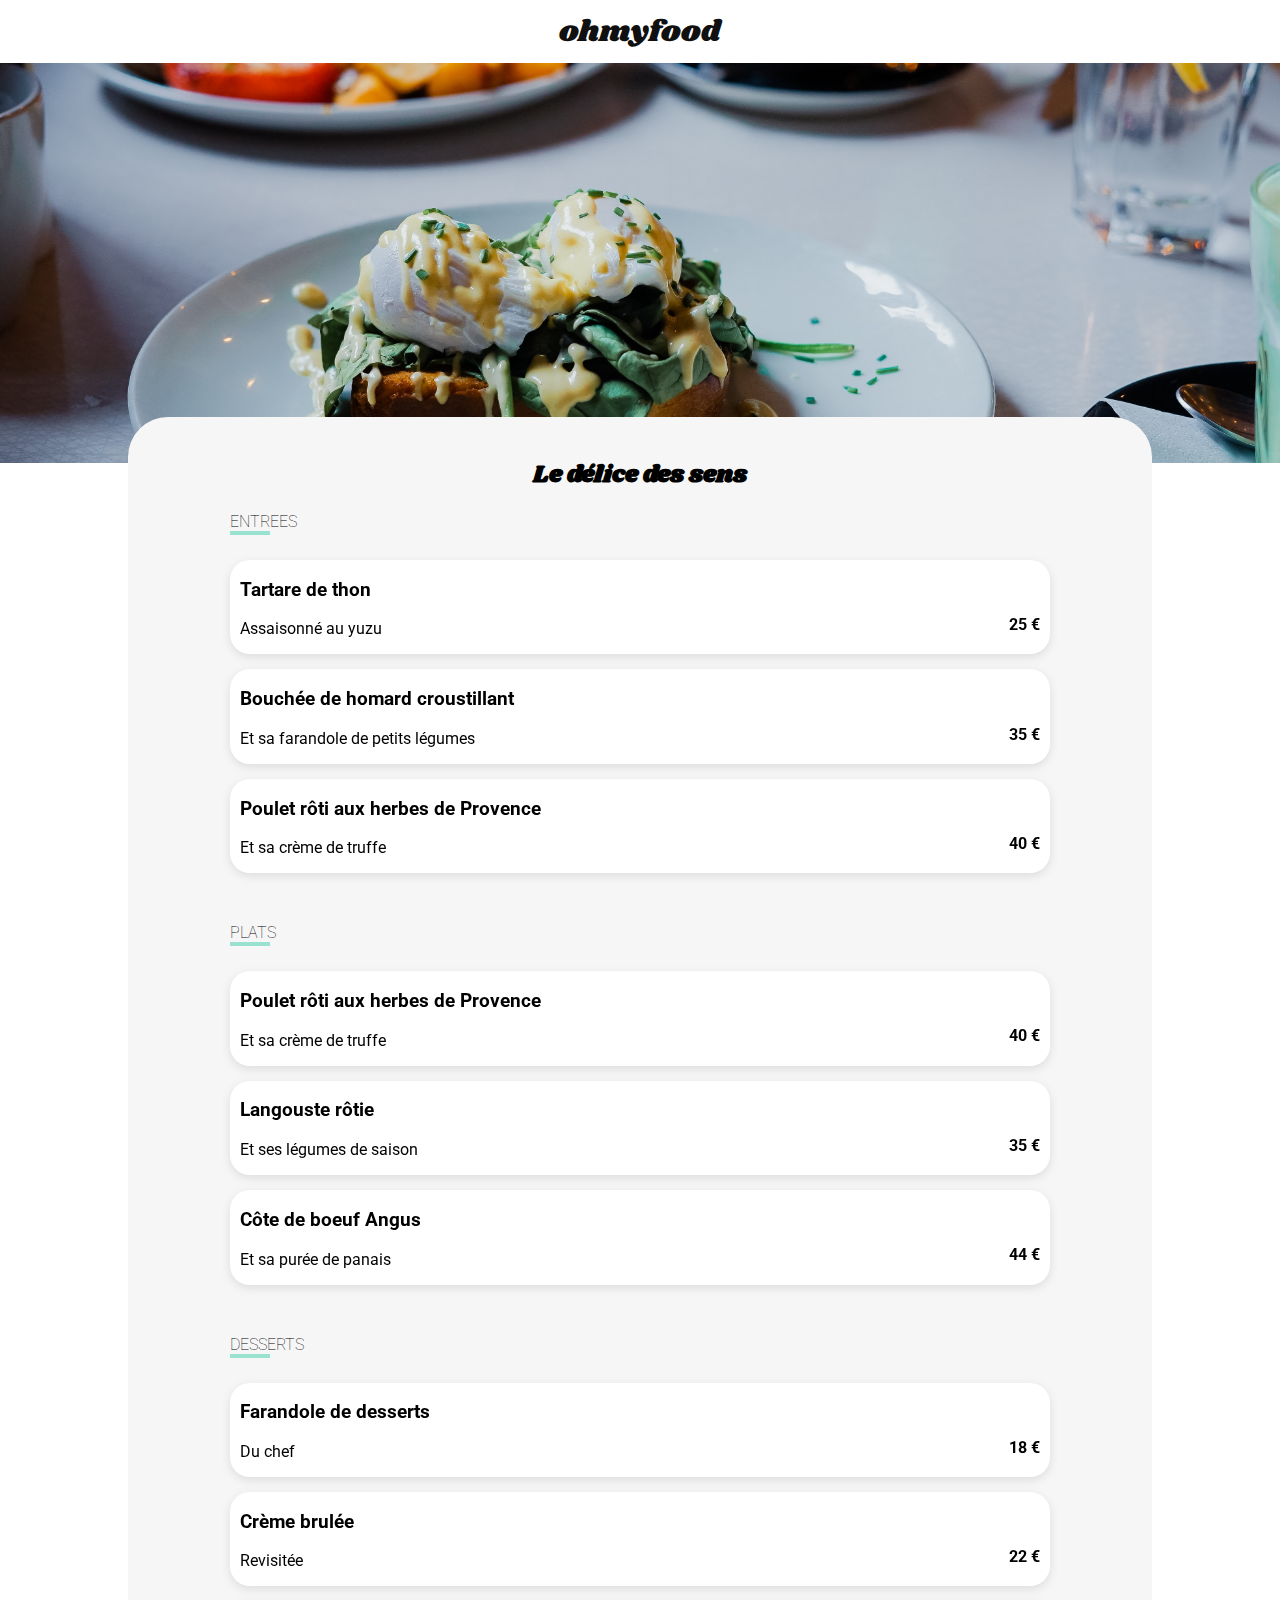
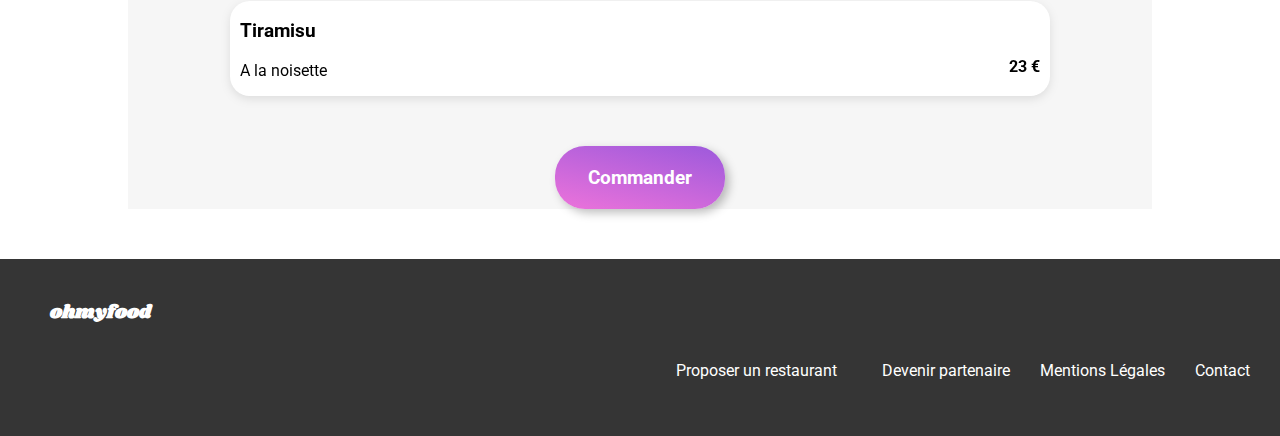
==== commit 4412edc5: "Add files via upload" ====
--- a/menu_delice.html
+++ b/menu_delice.html
@@ -12,10 +12,11 @@
 </head>
 <body>
     
-    <header class="header__contain">
-        <a href="index.html" class="arrow"><i class="fa-solid fa-arrow-left"></i></a>
-
-        <div><h1 class="logo__menus">0hmyfood</h1></div>
+    <header class="header">
+        <a href="index.html" class="header__arrow">
+        <i class="fas fa-arrow-left"></i>
+        </a>
+        <a href="index.html" class="header__logo">ohmyfood</a>
     </header>
 
     <main class="main__container">
--- a/style.css
+++ b/style.css
@@ -5,42 +5,6 @@
   color: black;
 }
 
-.loader__container {
-  position: fixed;
-  top: 0;
-  left: 0;
-  background-color: #FFFFFF;
-  width: 100vw;
-  height: 100vh;
-  display: flex;
-  justify-content: center;
-  align-items: center;
-}
-
-.loader--hidden {
-  opacity: 0;
-  visibility: hidden;
-}
-
-.loader__container::after {
-  content: "";
-  width: 75px;
-  height: 75px;
-  border: 15px solid #FFFFFF;
-  border-top-color: #99E2D0;
-  border-radius: 50%;
-  animation: loading 0.75s;
-  transition: opacity 0.75s, visibility 0.75s;
-}
-
-@keyframes loading {
-  from {
-    transform: rotate 0turn;
-    to {
-      transform: rotate(1turn);
-    }
-  }
-}
 body {
   margin: auto;
   font-family: "Roboto", sans-serif;
@@ -95,6 +59,52 @@
   box-shadow: 0px 4px 10px 0px rgba(0, 0, 0, 0.2509803922);
 }
 
+.fonctionnement {
+  padding: 10px;
+}
+
+.fonction__icon {
+  color: #7e7e7e;
+  font-size: 20px;
+  margin-right: 25px;
+}
+
+.fonction__container {
+  margin: auto;
+  max-width: 1440px;
+}
+
+.fonction__menus {
+  list-style: none;
+  padding: 25px 0 0 0;
+  margin: 0;
+  display: flex;
+  flex-direction: row;
+  justify-content: space-between;
+  gap: 25px;
+  margin-bottom: 30px;
+}
+
+.fonction__number {
+  background-color: #9356dc;
+  color: #fff;
+  font-size: 14px;
+  position: absolute;
+  padding: 4px 9px 4px 9px;
+  border-radius: 50px;
+  transform: translateX(-185%);
+}
+
+.fonction__menu {
+  background-color: #f6f6f6;
+  border-radius: 20px;
+  font-weight: 500;
+  padding: 28px 35px;
+  width: 100%;
+  display: flex;
+  margin: 0px 14px;
+}
+
 .restaurants {
   background: #F3F3F3;
 }
@@ -195,20 +205,27 @@
 }
 
 /**********Pages Menus**********/
-.header__contain {
+.header {
+  height: 63px;
+  background-color: #fff;
   display: flex;
+  justify-content: center;
   align-items: center;
-  justify-content: space-between;
-}
-
-.logo__menus {
-  font-family: "Shrikhand";
-}
-
-.fa-arrow-left {
+  position: relative;
+}
+
+.header__arrow {
+  position: absolute;
+  color: #353535;
+  font-size: 18px;
+  left: 25px;
+}
+
+.header__logo {
+  font-family: "Shrikhand", cursive;
   font-size: 30px;
-  color: black;
-  margin-left: 20px;
+  text-decoration: none;
+  color: #101010;
 }
 
 .img__background img {
@@ -292,6 +309,20 @@
   margin-left: 10px;
   margin-bottom: -35px;
   font-weight: bold;
+}
+
+.menu__check {
+  background-color: #99E2D0;
+  transition: margin-right 0.5s;
+  width: 3rem;
+  margin-right: -5.5rem;
+  height: 4rem;
+  border-top-right-radius: 20px;
+  border-bottom-right-radius: 20px;
+  padding: 13px;
+}
+.menu__check .fa-circle-check {
+  color: #FFFFFF;
 }
 
 .command {
@@ -308,15 +339,6 @@
   margin-top: 50px;
 }
 
-@media (max-width: 1024px) {
-  /*******Header********/
-  .localisation i {
-    margin-right: 15px;
-    font-size: 25px;
-  }
-  /*******Main********/
-  /*******Footer********/
-}
 @media (max-width: 767.98px) {
   /*******Header********/
   .logo {
@@ -371,6 +393,38 @@
     font-size: 20px;
     text-wrap: nowrap;
   }
+  .fonction__menus {
+    flex-direction: column;
+    margin-bottom: 30px;
+  }
+  .fonction__menu {
+    width: auto;
+    margin: 0 0 0 14px;
+  }
+  .fonctionnement {
+    padding: 20px;
+    background-color: #FFFFFF;
+  }
+  .fonction__icon {
+    color: #7e7e7e;
+    font-size: 20px;
+    margin-right: 25px;
+  }
+  .fonction__container {
+    margin: auto;
+    max-width: 1440px;
+  }
+  .fonction__number {
+    background-color: #9356dc;
+    color: #fff;
+    font-size: 14px;
+    position: absolute;
+    padding: 4px 9px 4px 9px;
+    border-radius: 50px;
+    -webkit-transform: translateX(-185%);
+    -ms-transform: translateX(-185%);
+    transform: translateX(-185%);
+  }
   .restaurants {
     background: #F3F3F3;
   }
@@ -444,15 +498,25 @@
     margin: 30px;
   }
   /**Pages menus version mobile**/
-  .header__contain {
+  .header {
+    height: 63px;
+    background-color: #fff;
     display: flex;
+    justify-content: center;
     align-items: center;
-    justify-content: space-between;
-  }
-  .fa-arrow-left {
-    font-size: 25px;
-    color: black;
-    margin-left: 20px;
+    position: relative;
+  }
+  .header__arrow {
+    position: absolute;
+    color: #353535;
+    font-size: 18px;
+    left: 25px;
+  }
+  .header__logo {
+    font-family: "Shrikhand", cursive;
+    font-size: 30px;
+    text-decoration: none;
+    color: #101010;
   }
   .img__background img {
     width: 100%;
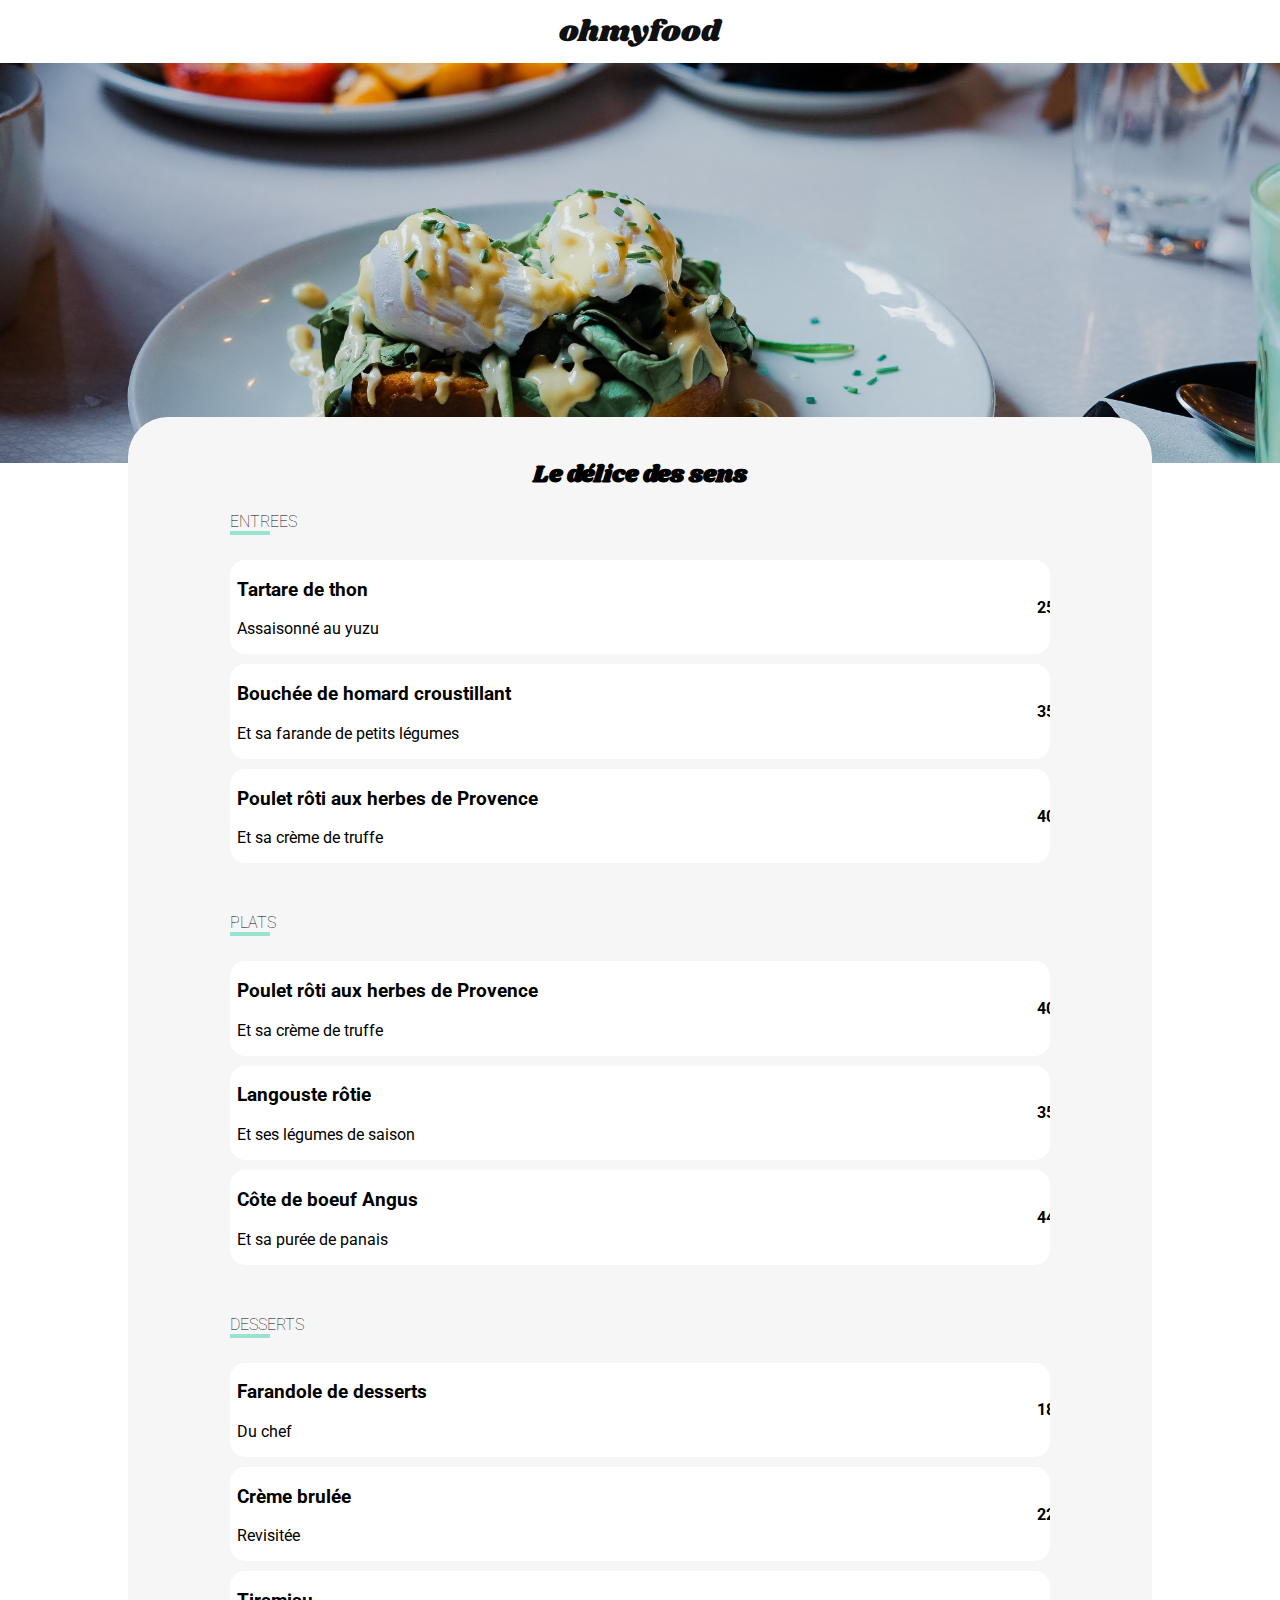
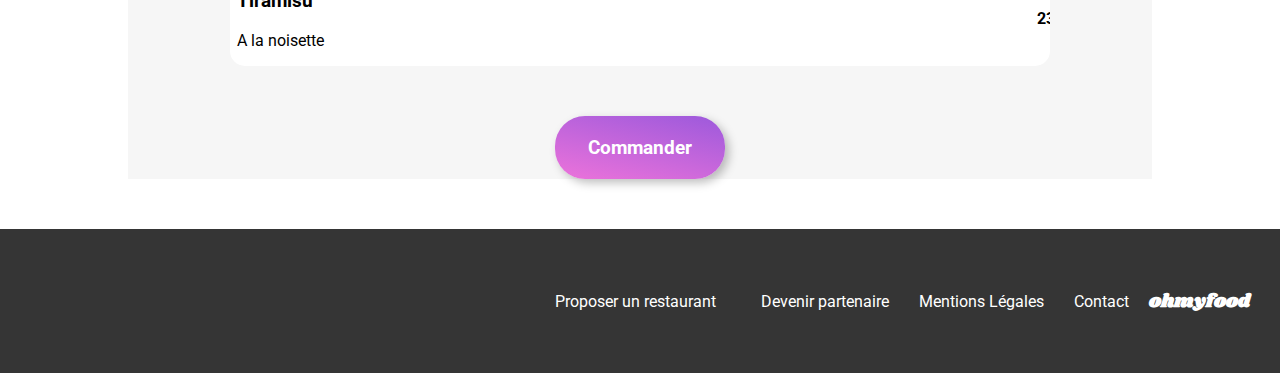
==== commit 7e8721f4: "Add files via upload" ====
--- a/menu_delice.html
+++ b/menu_delice.html
@@ -12,12 +12,12 @@
 </head>
 <body>
     
-    <header class="header">
+   <header class="header">
         <a href="index.html" class="header__arrow">
         <i class="fas fa-arrow-left"></i>
         </a>
         <a href="index.html" class="header__logo">ohmyfood</a>
-    </header>
+    </header> 
 
     <main class="main__container">
         <div class="img__background">
@@ -33,26 +33,44 @@
             <div class="menus__title">ENTREES</div>
             <div class="menus__bloc">
 
-                <div class="menus__button">
-                    <div class="button__txt">
+                
+                <div class="menus-content">
+                    <div class="text-content">
                     <h3>Tartare de thon</h3>
-                    <p>Assaisonné au  yuzu</p>
+                    <p>Assaisonné au yuzu</p>
                     </div>
-                    <div class="prix">25 <span>€</span></div>
+                    <div class="prix">
+                        <p>25 €</p>
+                        <span class="animation">
+                            <i class="fa-solid fa-circle-check icon__check"></i>
+                        </span>
+                    </div>
                 </div>
-                <div class="menus__button">
-                    <div class="button__txt">
-                        <h3>Bouchée de homard croustillant</h3>
-                        <p>Et sa farandole de petits légumes</p>
-                        </div>
-                        <div class="prix">35 <span>€</span></div>
+                
+                <div class="menus-content">
+                    <div class="text-content">
+                    <h3>Bouchée de homard croustillant</h3>
+                    <p>Et sa farande de petits légumes</p>
+                    </div>
+                    <div class="prix">
+                        <p>35 €</p>
+                        <span class="animation">
+                            <i class="fa-solid fa-circle-check icon__check"></i>
+                        </span>
+                    </div>
                 </div>
-                <div class="menus__button">
-                    <div class="button__txt">
-                        <h3>Poulet rôti aux herbes de Provence</h3>
-                        <p>Et sa crème de truffe</p>
-                        </div>
-                        <div class="prix">40 <span>€</span></div>
+                
+                <div class="menus-content">
+                    <div class="text-content">
+                    <h3>Poulet rôti aux herbes de Provence</h3>
+                    <p>Et sa crème de truffe</p>
+                    </div>
+                    <div class="prix">
+                        <p>40 €</p>
+                        <span class="animation">
+                            <i class="fa-solid fa-circle-check icon__check"></i>
+                        </span>
+                    </div>
                 </div>
 
             </div>
@@ -61,26 +79,44 @@
         <section class="plats">
             <div class="menus__title">PLATS</div>
             <div class="menus__bloc">
-                <div class="menus__button">
-                    <div class="button_txt">
-                        <h3>Poulet rôti aux herbes de Provence</h3>
-                        <p>Et sa crème de truffe</p>
-                        </div>
-                        <div class="prix">40 <span>€</span></div>
+                
+                <div class="menus-content">
+                    <div class="text-content">
+                    <h3>Poulet rôti aux herbes de Provence</h3>
+                    <p>Et sa crème de truffe</p>
+                    </div>
+                    <div class="prix">
+                        <p>40 €</p>
+                        <span class="animation">
+                            <i class="fa-solid fa-circle-check icon__check"></i>
+                        </span>
+                    </div>
                 </div>
-                <div class="menus__button">
-                    <div class="button__txt">
-                        <h3>Langouste rôtie</h3>
-                        <p>Et ses légumes de saison</p>
-                        </div>
-                        <div class="prix">35 <span>€</span></div>
+                
+                <div class="menus-content">
+                    <div class="text-content">
+                    <h3>Langouste rôtie</h3>
+                    <p>Et ses légumes de saison</p>
+                    </div>
+                    <div class="prix">
+                        <p>35 €</p>
+                        <span class="animation">
+                            <i class="fa-solid fa-circle-check icon__check"></i>
+                        </span>
+                    </div>
                 </div>
-                <div class="menus__button">
-                    <div class="button__txt">
-                        <h3>Côte de boeuf Angus</h3>
-                        <p>Et sa purée de panais</p>
-                        </div>
-                        <div class="prix">44 <span>€</span></div>
+                
+                <div class="menus-content">
+                    <div class="text-content">
+                    <h3>Côte de boeuf Angus</h3>
+                    <p>Et sa purée de panais</p>
+                    </div>
+                    <div class="prix">
+                        <p>44 €</p>
+                        <span class="animation">
+                            <i class="fa-solid fa-circle-check icon__check"></i>
+                        </span>
+                    </div>
                 </div>
             </div>
         </section>
@@ -89,26 +125,44 @@
         <section class="desserts">
             <div class="menus__title">DESSERTS</div>
             <div class="menus__bloc">
-                <div class="menus__button">
-                    <div class="button__txt">
-                        <h3>Farandole de desserts</h3>
-                        <p>Du chef</p>
-                        </div>
-                        <div class="prix">18 <span>€</span></div>
+                
+                <div class="menus-content">
+                    <div class="text-content">
+                    <h3>Farandole de desserts</h3>
+                    <p>Du chef</p>
+                    </div>
+                    <div class="prix">
+                        <p>18 €</p>
+                        <span class="animation">
+                            <i class="fa-solid fa-circle-check icon__check"></i>
+                        </span>
+                    </div>
                 </div>
-                <div class="menus__button">
-                    <div class="button__txt">
-                        <h3>Crème brulée</h3>
-                        <p>Revisitée</p>
-                        </div>
-                        <div class="prix">22 <span>€</span></div>
+                
+                <div class="menus-content">
+                    <div class="text-content">
+                    <h3>Crème brulée</h3>
+                    <p>Revisitée</p>
+                    </div>
+                    <div class="prix">
+                        <p>22 €</p>
+                        <span class="animation">
+                            <i class="fa-solid fa-circle-check icon__check"></i>
+                        </span>
+                    </div>
                 </div>
-                <div class="menus__button">
-                    <div class="button__txt">
-                        <h3>Tiramisu</h3>
-                        <p>A la noisette</p>
-                        </div>
-                        <div class="prix">23 <span>€</span></div>
+                
+                <div class="menus-content">
+                    <div class="text-content">
+                    <h3>Tiramisu</h3>
+                    <p>A la noisette</p>
+                    </div>
+                    <div class="prix">
+                        <p>23 €</p>
+                        <span class="animation">
+                            <i class="fa-solid fa-circle-check icon__check"></i>
+                        </span>
+                    </div>
                 </div>
             </div>
         </section>
--- a/style.css
+++ b/style.css
@@ -1,5 +1,67 @@
 /*******General********/
 @import url("https://fonts.googleapis.com/css2?family=Roboto:ital,wght@0,100;0,300;0,400;0,500;0,700;0,900;1,100;1,300;1,400;1,500;1,700;1,900&family=Shrikhand&display=swap");
+/* *,
+::before,
+::after {
+    box-sizing: border-box;
+    margin: auto;
+    padding: auto;
+} */
+/*.loader-container {
+    background: rgba(255, 255, 255, .95);
+    border-radius: 5px;
+    position: fixed;
+    z-index: 1;
+    width: 100%;
+    height: 100%;
+    display: flex;
+    justify-content: center;
+    align-items: center;
+}
+
+.loader {
+    display: block;
+    position: relative;
+    width: 250px;
+    height: 250px;
+    border-radius: 50%;
+    border: 7px solid transparent;
+    border-top-color: $thrid-color;
+
+}
+
+.loader::before, .loader::after {
+    content: "";
+    position: absolute;
+    border-radius: 50%;
+    border: 7px solid transparent;
+}
+
+.loader::before {
+    top: 10px;
+    left: 10px;
+    right: 10px;
+    bottom: 10px;
+    border-top-color: rgb(224, 137, 202);
+    animation: spin 3s linear infinite;
+}
+
+.loader::after {
+    top: 25px;
+    left: 25px;
+    right: 25px;
+    bottom: 25px;
+    border-top-color: $second-color;
+    animation: spin 1.5s linear infinite; 
+}
+
+@keyframes spin {
+    0% {
+        transform: rotate(0deg);
+    }
+    100% {transform: rotate(360deg);}
+}
+*/
 a {
   text-decoration: none;
   color: black;
@@ -58,6 +120,10 @@
   font-size: larger;
   box-shadow: 0px 4px 10px 0px rgba(0, 0, 0, 0.2509803922);
 }
+nav .explorer:hover {
+  padding: 22px;
+  width: 287px;
+}
 
 .fonctionnement {
   padding: 10px;
@@ -68,10 +134,14 @@
   font-size: 20px;
   margin-right: 25px;
 }
+.fonction__icon:hover {
+  color: #9356DC;
+}
 
 .fonction__container {
   margin: auto;
   max-width: 1440px;
+  /*padding: 0px 10%;*/
 }
 
 .fonction__menus {
@@ -124,6 +194,7 @@
 
 .new {
   background-color: #99E2D0;
+  color: #008766;
   padding: 10px;
   font-weight: 20px;
   border-radius: 3px;
@@ -185,7 +256,6 @@
 
 .logo__footer {
   margin-left: 20px;
-  width: 60%;
   font-family: "Shrikhand", serif;
 }
 
@@ -202,6 +272,11 @@
 
 .ft {
   margin: 30px;
+  margin: 30px;
+  display: flex;
+  align-items: center;
+  flex-direction: row-reverse;
+  text-wrap: nowrap;
 }
 
 /**********Pages Menus**********/
@@ -290,39 +365,46 @@
   margin-bottom: 50px;
 }
 
-.menus__button {
-  background: #FFFFFF;
-  padding: 0px 10px;
-  border-radius: 20px;
+.menus-content {
+  display: flex;
+  justify-content: space-between;
+  align-items: center;
+  border-radius: 15px;
+  background-color: #FFFFFF;
+  overflow: hidden;
+  margin-bottom: 10px;
+}
+
+.text-content {
+  padding-left: 7px;
+}
+
+.prix {
   display: flex;
   align-items: center;
-  justify-content: space-between;
-  margin-bottom: 15px;
-  filter: drop-shadow(0px 3px 5px rgba(0, 0, 0, 0.1));
-}
-
-.button__txt {
-  gap: -5px;
-}
-
-.prix {
-  margin-left: 10px;
-  margin-bottom: -35px;
+  transform: translateX(98px);
+  transition: all 1s;
   font-weight: bold;
 }
-
-.menu__check {
+.prix:hover {
+  transform: translateX(0px);
+}
+.prix p {
+  margin-right: 10px;
+}
+.prix span {
+  border-radius: 0 15px 15px 0;
   background-color: #99E2D0;
-  transition: margin-right 0.5s;
-  width: 3rem;
-  margin-right: -5.5rem;
-  height: 4rem;
-  border-top-right-radius: 20px;
-  border-bottom-right-radius: 20px;
-  padding: 13px;
-}
-.menu__check .fa-circle-check {
+  padding: 35px;
+}
+
+.fa-circle-check {
   color: #FFFFFF;
+  font-size: 1.5rem;
+  transition: all 1s;
+}
+.fa-circle-check:hover {
+  transform: rotate(2turn);
 }
 
 .command {
@@ -332,11 +414,15 @@
   padding: 20px;
   width: 130px;
   margin: auto;
-  color: white;
+  color: #FFFFFF;
   font-weight: bold;
   font-size: larger;
   text-align: center;
   margin-top: 50px;
+}
+.command:hover {
+  width: 132px;
+  padding: 22px;
 }
 
 @media (max-width: 767.98px) {
@@ -347,6 +433,7 @@
     font-size: 40px;
     padding-bottom: 20px;
     color: black;
+    box-shadow: 0px 4px 4px 0px rgba(0, 0, 0, 0.2509803922);
   }
   .localisation {
     text-align: center;
@@ -393,6 +480,9 @@
     font-size: 20px;
     text-wrap: nowrap;
   }
+  nav .explorer:hover {
+    width: inherit;
+  }
   .fonction__menus {
     flex-direction: column;
     margin-bottom: 30px;
@@ -409,6 +499,9 @@
     color: #7e7e7e;
     font-size: 20px;
     margin-right: 25px;
+  }
+  .fonction__icon:hover {
+    color: #9356DC;
   }
   .fonction__container {
     margin: auto;
@@ -495,7 +588,9 @@
     margin-right: 15px;
   }
   .ft {
-    margin: 30px;
+    align-items: inherit;
+    display: flex;
+    flex-direction: column;
   }
   /**Pages menus version mobile**/
   .header {
@@ -572,23 +667,44 @@
     padding: 0px 10%;
     margin-bottom: 50px;
   }
-  .menus__button {
-    background: #FFFFFF;
-    padding: 0px 10px;
-    border-radius: 20px;
+  .menus-content {
+    display: flex;
+    justify-content: space-between;
+    align-items: center;
+    border-radius: 15px;
+    background-color: #FFFFFF;
+    overflow: hidden;
+    margin-bottom: 10px;
+  }
+  .text-content {
+    padding-left: 7px;
+  }
+  .prix {
     display: flex;
     align-items: center;
-    justify-content: space-between;
-    margin-bottom: 15px;
-    filter: drop-shadow(0px 3px 5px rgba(0, 0, 0, 0.1));
-  }
-  .button__txt {
-    gap: -5px;
-  }
-  .prix {
-    margin-left: 10px;
-    margin-bottom: -35px;
+    transform: translateX(98px);
+    transition: all 1s;
     font-weight: bold;
+    text-wrap: nowrap;
+  }
+  .prix:hover {
+    transform: translateX(0px);
+  }
+  .prix p {
+    margin-right: 10px;
+  }
+  .prix span {
+    border-radius: 0 15px 15px 0;
+    background-color: #99E2D0;
+    padding: 35px;
+  }
+  .fa-circle-check {
+    color: #FFFFFF;
+    font-size: 1.5rem;
+    transition: all 1s;
+  }
+  .fa-circle-check:hover {
+    transform: rotate(2turn);
   }
   .command {
     border-radius: 30px;
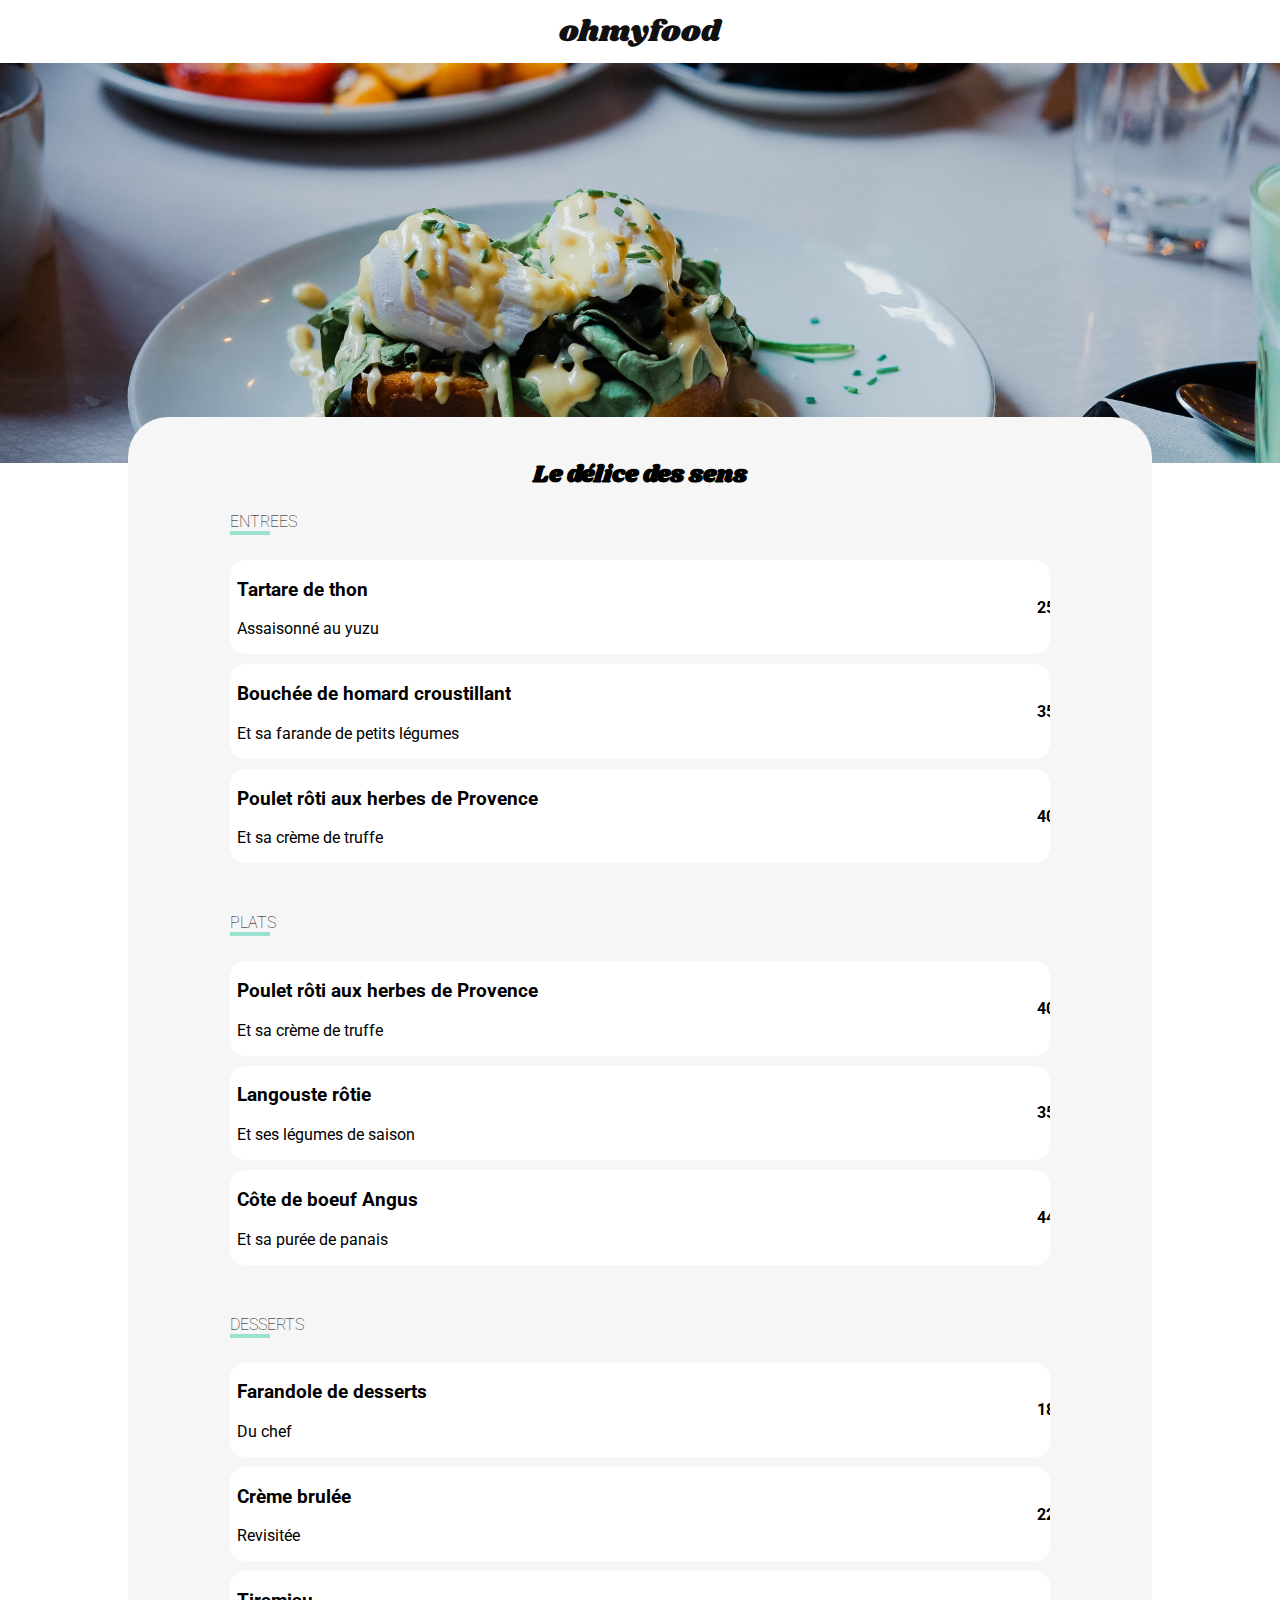
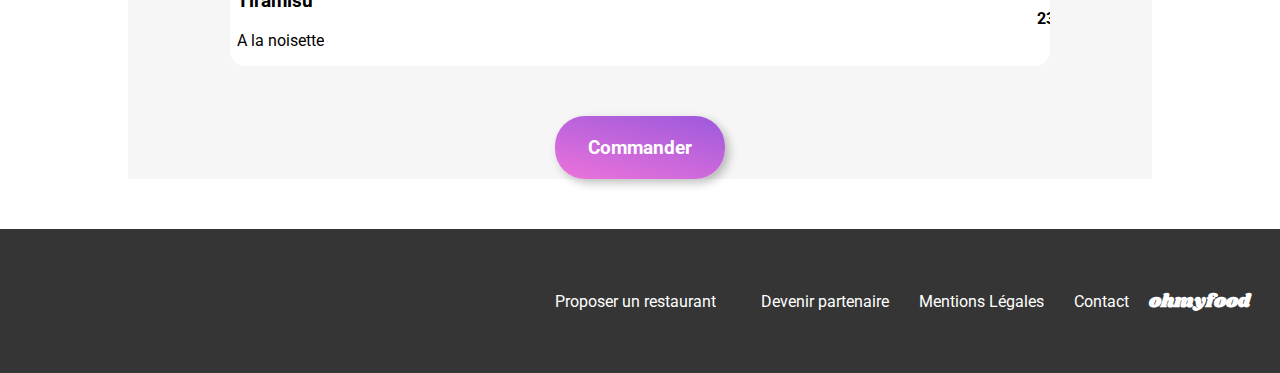
==== commit 9e483563: "Add files via upload" ====
--- a/menu_delice.html
+++ b/menu_delice.html
@@ -21,7 +21,7 @@
 
     <main class="main__container">
         <div class="img__background">
-           <img src="Images et textes Ohmyfood/images/restaurants/toa-heftiba-DQKerTsQwi0-unsplash.jpg" alt="photo plats"> 
+           <img src="images/restaurants/toa-heftiba-DQKerTsQwi0-unsplash.jpg" alt="photo plats"> 
         </div>
         
     <div class="menus">
--- a/style.css
+++ b/style.css
@@ -1,67 +1,66 @@
 /*******General********/
 @import url("https://fonts.googleapis.com/css2?family=Roboto:ital,wght@0,100;0,300;0,400;0,500;0,700;0,900;1,100;1,300;1,400;1,500;1,700;1,900&family=Shrikhand&display=swap");
-/* *,
-::before,
-::after {
-    box-sizing: border-box;
-    margin: auto;
-    padding: auto;
-} */
-/*.loader-container {
-    background: rgba(255, 255, 255, .95);
-    border-radius: 5px;
-    position: fixed;
-    z-index: 1;
-    width: 100%;
-    height: 100%;
-    display: flex;
-    justify-content: center;
-    align-items: center;
-}
-
 .loader {
-    display: block;
-    position: relative;
-    width: 250px;
-    height: 250px;
-    border-radius: 50%;
-    border: 7px solid transparent;
-    border-top-color: $thrid-color;
-
-}
-
-.loader::before, .loader::after {
-    content: "";
-    position: absolute;
-    border-radius: 50%;
-    border: 7px solid transparent;
-}
-
-.loader::before {
-    top: 10px;
-    left: 10px;
-    right: 10px;
-    bottom: 10px;
-    border-top-color: rgb(224, 137, 202);
-    animation: spin 3s linear infinite;
-}
-
-.loader::after {
-    top: 25px;
-    left: 25px;
-    right: 25px;
-    bottom: 25px;
-    border-top-color: $second-color;
-    animation: spin 1.5s linear infinite; 
+  background-color: #F6F6F6;
+  display: grid;
+  place-items: center;
+  height: 100vh;
+  position: fixed;
+  inset: 0;
+  z-index: 1;
+  opacity: 0.9;
+  animation: disappear 200ms 3s forwards;
+}
+
+.loader-content {
+  display: block;
+  position: relative;
+  height: 250px;
+  width: 250px;
+  border-radius: 50%;
+  border: 7px solid transparent;
+  border-top-color: #5bcdb4;
+  animation: spin 2s linear infinite;
+}
+
+.loader-content::before, .loader-content::after {
+  content: "";
+  position: absolute;
+  border-radius: 50%;
+  border: 7px solid transparent;
+}
+
+.loader-content::before {
+  top: 10px;
+  left: 10px;
+  bottom: 10px;
+  right: 10px;
+  border-top-color: #9356dc;
+  animation: spin 3s linear infinite;
+}
+
+.loader-content::after {
+  top: 25px;
+  left: 25px;
+  bottom: 25px;
+  right: 25px;
+  border-top-color: #FF79DA;
+  animation: spin 1.5s linear infinite;
 }
 
 @keyframes spin {
-    0% {
-        transform: rotate(0deg);
-    }
-    100% {transform: rotate(360deg);}
-}
-*/
+  0% {
+    transform: rotate(0deg);
+  }
+  100% {
+    transform: rotate(360deg);
+  }
+}
+@keyframes disappear {
+  to {
+    transform: scale(0);
+  }
+}
 a {
   text-decoration: none;
   color: black;
@@ -121,8 +120,7 @@
   box-shadow: 0px 4px 10px 0px rgba(0, 0, 0, 0.2509803922);
 }
 nav .explorer:hover {
-  padding: 22px;
-  width: 287px;
+  box-shadow: 0.35rem 0.35rem 20px rgba(0, 0, 0, 0.35);
 }
 
 .fonctionnement {
@@ -196,11 +194,11 @@
   background-color: #99E2D0;
   color: #008766;
   padding: 10px;
-  font-weight: 20px;
+  font-weight: 400;
   border-radius: 3px;
   position: absolute;
   top: 0px;
-  right: 40px;
+  right: 30px;
 }
 
 .cards img {
@@ -235,6 +233,7 @@
   color: transparent;
   background-image: linear-gradient(0deg, #9356dc, #ff79da);
   -webkit-background-clip: text;
+  background-clip: text;
   opacity: 0;
   transition: all 350ms ease-in-out;
 }
@@ -276,7 +275,7 @@
   display: flex;
   align-items: center;
   flex-direction: row-reverse;
-  text-wrap: nowrap;
+  white-space: nowrap;
 }
 
 /**********Pages Menus**********/
@@ -322,7 +321,7 @@
   padding-top: 20px;
   text-align: center;
   font-family: "Shrikhand", serif;
-  text-wrap: nowrap;
+  white-space: nowrap;
 }
 
 .heart i {
@@ -365,6 +364,30 @@
   margin-bottom: 50px;
 }
 
+.menus__bloc:nth-child(1) {
+  animation: apparition 0.2s ease forwards;
+}
+
+.menus__bloc:nth-child(2) {
+  animation: apparition 0.4s ease forwards;
+}
+
+.menus__bloc:nth-child(3) {
+  animation: apparition 0.6s ease forwards;
+}
+
+.menus__bloc:nth-child(4) {
+  animation: apparition 0.8s ease forwards;
+}
+
+@keyframes apparition {
+  from {
+    opacity: 0;
+  }
+  to {
+    opacity: 1;
+  }
+}
 .menus-content {
   display: flex;
   justify-content: space-between;
@@ -378,6 +401,16 @@
 .text-content {
   padding-left: 7px;
 }
+.text-content h3 {
+  overflow: hidden;
+  text-overflow: ellipsis;
+  white-space: initial;
+}
+.text-content p {
+  overflow: hidden;
+  text-overflow: ellipsis;
+  white-space: initial;
+}
 
 .prix {
   display: flex;
@@ -391,6 +424,7 @@
 }
 .prix p {
   margin-right: 10px;
+  text-overflow: ellipsis;
 }
 .prix span {
   border-radius: 0 15px 15px 0;
@@ -420,11 +454,6 @@
   text-align: center;
   margin-top: 50px;
 }
-.command:hover {
-  width: 132px;
-  padding: 22px;
-}
-
 @media (max-width: 767.98px) {
   /*******Header********/
   .logo {
@@ -478,10 +507,10 @@
     color: white;
     font-weight: bold;
     font-size: 20px;
-    text-wrap: nowrap;
+    white-space: nowrap;
   }
   nav .explorer:hover {
-    width: inherit;
+    box-shadow: 0.35rem 0.35rem 20px rgba(0, 0, 0, 0.35);
   }
   .fonction__menus {
     flex-direction: column;
@@ -490,6 +519,9 @@
   .fonction__menu {
     width: auto;
     margin: 0 0 0 14px;
+  }
+  .fonction__menu span {
+    white-space: nowrap;
   }
   .fonctionnement {
     padding: 20px;
@@ -514,8 +546,6 @@
     position: absolute;
     padding: 4px 9px 4px 9px;
     border-radius: 50px;
-    -webkit-transform: translateX(-185%);
-    -ms-transform: translateX(-185%);
     transform: translateX(-185%);
   }
   .restaurants {
@@ -544,6 +574,12 @@
     margin-left: 20px;
     display: grid;
     grid-template-columns: 1fr 50px;
+    padding-bottom: 30px;
+  }
+  .card__txt p {
+    position: absolute;
+    bottom: 0;
+    top: auto;
   }
   .favoris i {
     position: absolute;
@@ -629,7 +665,7 @@
   .first__title {
     display: flex;
     margin-left: 5%;
-    text-wrap: nowrap;
+    white-space: nowrap;
   }
   .heart i {
     position: absolute;
@@ -678,6 +714,11 @@
   }
   .text-content {
     padding-left: 7px;
+    overflow: hidden;
+  }
+  .text-content h3, .text-content p {
+    text-overflow: ellipsis;
+    white-space: nowrap;
   }
   .prix {
     display: flex;
@@ -685,7 +726,7 @@
     transform: translateX(98px);
     transition: all 1s;
     font-weight: bold;
-    text-wrap: nowrap;
+    white-space: nowrap;
   }
   .prix:hover {
     transform: translateX(0px);
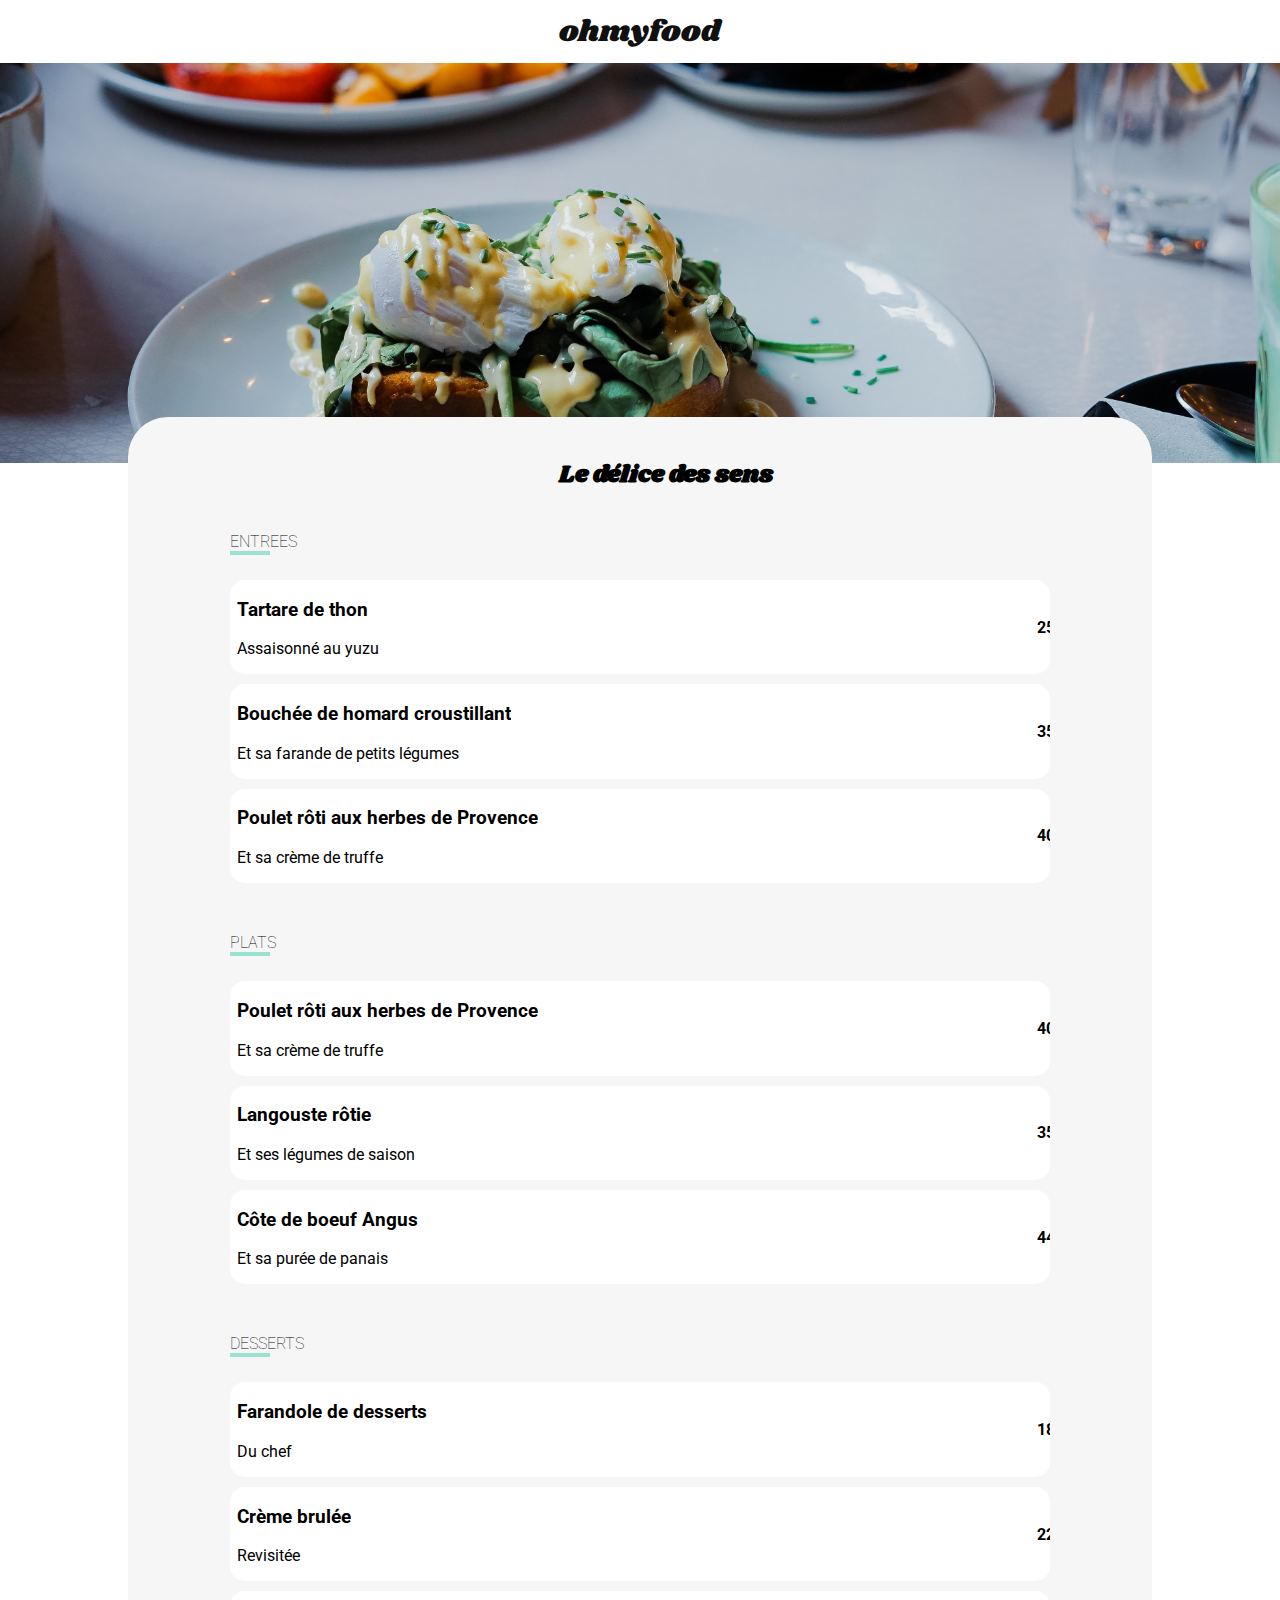
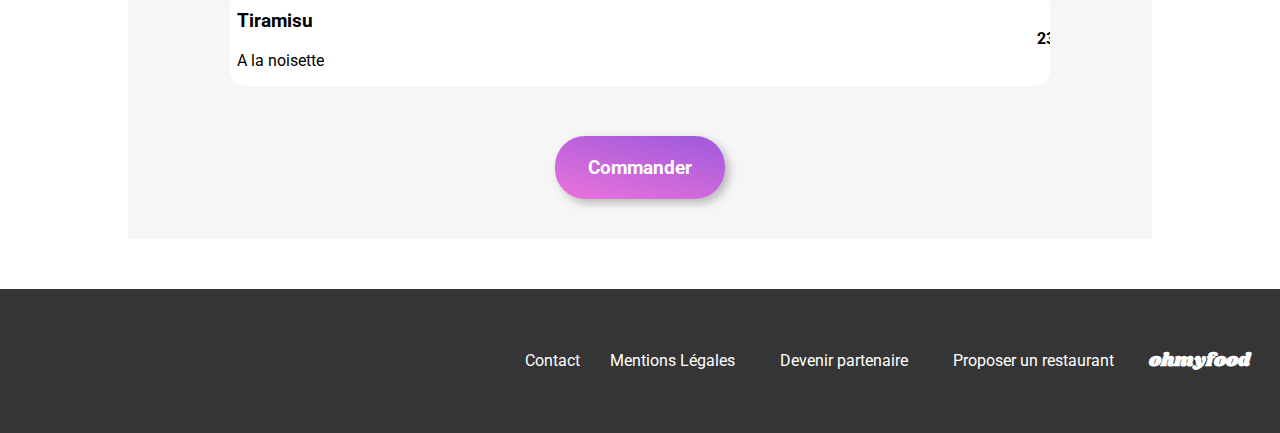
==== commit 2b07410f: "Add files via upload" ====
--- a/menu_delice.html
+++ b/menu_delice.html
@@ -14,7 +14,7 @@
     
    <header class="header">
         <a href="index.html" class="header__arrow">
-        <i class="fas fa-arrow-left"></i>
+            <i class="fas fa-arrow-left"></i>
         </a>
         <a href="index.html" class="header__logo">ohmyfood</a>
     </header> 
@@ -26,18 +26,27 @@
         
     <div class="menus">
         
-        <div class="
-        first__title"><h2 class="">Le délice des sens<span class="heart"><i class="fa-regular fa-heart"></i></span><span class="heart"><i class="fa-solid fa-heart"></i></span></h2></div>
+        <div class="first__title">
+            <h2 class="">Le délice des sens
+                <span class="heart">
+                    <i class="fa-regular fa-heart"></i>
+                </span>
+                <span class="heart">
+                    <i class="fa-solid fa-heart"></i>
+                </span>
+            </h2>
+        </div>
 
         <section class="entrees">
+
             <div class="menus__title">ENTREES</div>
+
             <div class="menus__bloc">
 
-                
-                <div class="menus-content">
-                    <div class="text-content">
-                    <h3>Tartare de thon</h3>
-                    <p>Assaisonné au yuzu</p>
+                <div class="menus-content">
+                    <div class="text-content">
+                        <h3>Tartare de thon</h3>
+                        <p>Assaisonné au yuzu</p>
                     </div>
                     <div class="prix">
                         <p>25 €</p>
@@ -49,8 +58,8 @@
                 
                 <div class="menus-content">
                     <div class="text-content">
-                    <h3>Bouchée de homard croustillant</h3>
-                    <p>Et sa farande de petits légumes</p>
+                        <h3>Bouchée de homard croustillant</h3>
+                        <p>Et sa farande de petits légumes</p>
                     </div>
                     <div class="prix">
                         <p>35 €</p>
@@ -62,8 +71,8 @@
                 
                 <div class="menus-content">
                     <div class="text-content">
-                    <h3>Poulet rôti aux herbes de Provence</h3>
-                    <p>Et sa crème de truffe</p>
+                        <h3>Poulet rôti aux herbes de Provence</h3>
+                        <p>Et sa crème de truffe</p>
                     </div>
                     <div class="prix">
                         <p>40 €</p>
@@ -77,13 +86,15 @@
         </section>
 
         <section class="plats">
+
             <div class="menus__title">PLATS</div>
+
             <div class="menus__bloc">
                 
                 <div class="menus-content">
                     <div class="text-content">
-                    <h3>Poulet rôti aux herbes de Provence</h3>
-                    <p>Et sa crème de truffe</p>
+                        <h3>Poulet rôti aux herbes de Provence</h3>
+                        <p>Et sa crème de truffe</p>
                     </div>
                     <div class="prix">
                         <p>40 €</p>
@@ -95,8 +106,8 @@
                 
                 <div class="menus-content">
                     <div class="text-content">
-                    <h3>Langouste rôtie</h3>
-                    <p>Et ses légumes de saison</p>
+                        <h3>Langouste rôtie</h3>
+                        <p>Et ses légumes de saison</p>
                     </div>
                     <div class="prix">
                         <p>35 €</p>
@@ -108,8 +119,8 @@
                 
                 <div class="menus-content">
                     <div class="text-content">
-                    <h3>Côte de boeuf Angus</h3>
-                    <p>Et sa purée de panais</p>
+                        <h3>Côte de boeuf Angus</h3>
+                        <p>Et sa purée de panais</p>
                     </div>
                     <div class="prix">
                         <p>44 €</p>
@@ -124,12 +135,13 @@
 
         <section class="desserts">
             <div class="menus__title">DESSERTS</div>
+
             <div class="menus__bloc">
                 
                 <div class="menus-content">
                     <div class="text-content">
-                    <h3>Farandole de desserts</h3>
-                    <p>Du chef</p>
+                        <h3>Farandole de desserts</h3>
+                        <p>Du chef</p>
                     </div>
                     <div class="prix">
                         <p>18 €</p>
@@ -141,8 +153,8 @@
                 
                 <div class="menus-content">
                     <div class="text-content">
-                    <h3>Crème brulée</h3>
-                    <p>Revisitée</p>
+                        <h3>Crème brulée</h3>
+                        <p>Revisitée</p>
                     </div>
                     <div class="prix">
                         <p>22 €</p>
@@ -154,8 +166,8 @@
                 
                 <div class="menus-content">
                     <div class="text-content">
-                    <h3>Tiramisu</h3>
-                    <p>A la noisette</p>
+                        <h3>Tiramisu</h3>
+                        <p>A la noisette</p>
                     </div>
                     <div class="prix">
                         <p>23 €</p>
@@ -175,8 +187,9 @@
 
     <footer>
         <div class="ft">
-            <div class="logo__footer"><h3>ohmyfood</h3></div>
-            <div>
+            <div class="logo__footer">
+                <h3>ohmyfood</h3>
+            </div>
     
             <div class="footer__txt">
                 <p><i class="fa-solid fa-utensils"></i>Proposer un restaurant</p>
@@ -184,8 +197,7 @@
                 <p>Mentions Légales</p>
                 <p>Contact</p>
             </div>
-            </div>
-            </div>
+        </div>
     </footer>
 </body>
 </html>--- a/style.css
+++ b/style.css
@@ -77,27 +77,38 @@
 .logo {
   text-align: center;
   font-family: "Shrikhand", serif;
-  font-size: 50px;
+  font-size: 40px;
+  padding-bottom: 20px;
   color: black;
+  box-shadow: 0px 4px 4px 0px rgba(0, 0, 0, 0.2509803922);
 }
 
 .localisation {
   text-align: center;
-  padding: 3px;
+  padding: 15px;
   background: #EAEAEA;
-  font-size: 30px;
+  filter: drop-shadow(0px 3px 5px rgba(0, 0, 0, 0.1));
+  box-shadow: 0px 4px 4px 0px rgba(0, 0, 0, 0.2509803922);
+  font-size: larger;
+  margin-top: -20px;
   font-family: "Roboto", sans-serif;
 }
 
 .localisation i {
-  margin-right: 15px;
-  font-size: 25px;
+  margin-right: 10px;
+  font-size: 16px;
 }
 
 /*******Main********/
+main {
+  margin: auto;
+  font-family: "Roboto", sans-serif;
+  background: #F6F6F6;
+}
+
 nav {
   background-color: #F3F3F3;
-  padding: 5%;
+  padding: 10%;
   text-align: center;
 }
 nav .menu__title {
@@ -111,13 +122,14 @@
 nav .explorer {
   border-radius: 30px;
   background: linear-gradient(193.33deg, #9356DC -11.44%, #FF79DA 123.93%);
+  box-shadow: 0.25rem 0.25rem 10px rgba(0, 0, 0, 0.25);
   padding: 20px;
-  width: 280px;
+  width: auto;
   margin: auto;
   color: white;
   font-weight: bold;
-  font-size: larger;
-  box-shadow: 0px 4px 10px 0px rgba(0, 0, 0, 0.2509803922);
+  font-size: 20px;
+  white-space: nowrap;
 }
 nav .explorer:hover {
   box-shadow: 0.35rem 0.35rem 20px rgba(0, 0, 0, 0.35);
@@ -125,6 +137,7 @@
 
 .fonctionnement {
   padding: 10px;
+  background-color: #FFFFFF;
 }
 
 .fonction__icon {
@@ -136,19 +149,12 @@
   color: #9356DC;
 }
 
-.fonction__container {
-  margin: auto;
-  max-width: 1440px;
-  /*padding: 0px 10%;*/
-}
-
 .fonction__menus {
   list-style: none;
   padding: 25px 0 0 0;
   margin: 0;
   display: flex;
-  flex-direction: row;
-  justify-content: space-between;
+  flex-direction: column;
   gap: 25px;
   margin-bottom: 30px;
 }
@@ -168,26 +174,23 @@
   border-radius: 20px;
   font-weight: 500;
   padding: 28px 35px;
-  width: 100%;
+  width: auto;
   display: flex;
   margin: 0px 14px;
+  white-space: nowrap;
+  box-shadow: 0 4px 8px 5px rgba(0, 0, 0, 0.07);
+}
+.fonction__menu:hover {
+  background-color: #e4d3f9;
 }
 
 .restaurants {
   background: #F3F3F3;
-}
-.restaurants .cards {
-  display: flex;
-  flex-wrap: wrap;
 }
 
 .restaurants__title {
   padding: 15px;
   font-size: 24px;
-}
-
-.resto_bloc {
-  padding: 0px 5%;
 }
 
 .new {
@@ -201,6 +204,9 @@
   right: 30px;
 }
 
+.cards {
+  padding-bottom: 20px;
+}
 .cards img {
   object-fit: cover;
   height: 200px;
@@ -213,7 +219,7 @@
   background-color: white;
   border-radius: 20px;
   filter: drop-shadow(0px 3px 15px rgba(0, 0, 0, 0.1));
-  width: 40%;
+  width: 90%;
   margin: auto;
   margin-bottom: 30px;
 }
@@ -222,6 +228,11 @@
   margin-left: 20px;
   display: grid;
   grid-template-columns: 1fr 50px;
+  padding-bottom: 30px;
+}
+.card__txt p {
+  position: absolute;
+  bottom: 0;
 }
 
 .favoris i {
@@ -232,7 +243,6 @@
 .favoris .fa-solid {
   color: transparent;
   background-image: linear-gradient(0deg, #9356dc, #ff79da);
-  -webkit-background-clip: text;
   background-clip: text;
   opacity: 0;
   transition: all 350ms ease-in-out;
@@ -255,14 +265,16 @@
 
 .logo__footer {
   margin-left: 20px;
+  width: 60%;
   font-family: "Shrikhand", serif;
 }
 
 .footer__txt {
   font-family: "Roboto", sans-serif;
   display: flex;
-  justify-content: flex-end;
-  gap: 30px;
+  flex-direction: column;
+  gap: inherit;
+  padding: 0px 15px;
 }
 
 footer i {
@@ -270,15 +282,12 @@
 }
 
 .ft {
-  margin: 30px;
-  margin: 30px;
-  display: flex;
-  align-items: center;
-  flex-direction: row-reverse;
-  white-space: nowrap;
-}
-
-/**********Pages Menus**********/
+  align-items: inherit;
+  display: flex;
+  flex-direction: column;
+}
+
+/**Pages menus version mobile**/
 .header {
   height: 63px;
   background-color: #fff;
@@ -309,7 +318,7 @@
 }
 
 .menus {
-  width: 80%;
+  width: 100%;
   margin: auto;
   background: #F6F6F6;
   border-top-left-radius: 40px;
@@ -318,10 +327,10 @@
 }
 
 .first__title {
-  padding-top: 20px;
-  text-align: center;
-  font-family: "Shrikhand", serif;
+  display: flex;
+  margin-left: 5%;
   white-space: nowrap;
+  font-family: "Shrikhand";
 }
 
 .heart i {
@@ -332,7 +341,7 @@
 .heart .fa-solid {
   color: transparent;
   background-image: linear-gradient(0deg, #9356dc, #ff79da);
-  -webkit-background-clip: text;
+  background-clip: text;
   opacity: 0;
   transition: all 350ms ease-in-out;
 }
@@ -365,27 +374,29 @@
 }
 
 .menus__bloc:nth-child(1) {
-  animation: apparition 0.2s ease forwards;
+  animation-delay: 0.2s;
 }
 
 .menus__bloc:nth-child(2) {
-  animation: apparition 0.4s ease forwards;
+  animation-delay: 0.4s;
 }
 
 .menus__bloc:nth-child(3) {
-  animation: apparition 0.6s ease forwards;
+  animation-delay: 0.6s;
 }
 
 .menus__bloc:nth-child(4) {
-  animation: apparition 0.8s ease forwards;
-}
-
-@keyframes apparition {
-  from {
+  animation-delay: 0.8s;
+}
+
+@keyframes menus__bloc {
+  0% {
     opacity: 0;
-  }
-  to {
+    transform: translateY(5px);
+  }
+  100% {
     opacity: 1;
+    transform: translateY(0);
   }
 }
 .menus-content {
@@ -396,20 +407,17 @@
   background-color: #FFFFFF;
   overflow: hidden;
   margin-bottom: 10px;
+  animation: menus__bloc 2s ease both;
 }
 
 .text-content {
   padding-left: 7px;
-}
-.text-content h3 {
   overflow: hidden;
+}
+.text-content h3, .text-content p {
   text-overflow: ellipsis;
-  white-space: initial;
-}
-.text-content p {
+  white-space: nowrap;
   overflow: hidden;
-  text-overflow: ellipsis;
-  white-space: initial;
 }
 
 .prix {
@@ -418,13 +426,13 @@
   transform: translateX(98px);
   transition: all 1s;
   font-weight: bold;
+  white-space: nowrap;
 }
 .prix:hover {
   transform: translateX(0px);
 }
 .prix p {
   margin-right: 10px;
-  text-overflow: ellipsis;
 }
 .prix span {
   border-radius: 0 15px 15px 0;
@@ -444,50 +452,38 @@
 .command {
   border-radius: 30px;
   background: linear-gradient(193.33deg, #9356DC -11.44%, #FF79DA 123.93%);
-  box-shadow: 0.25rem 0.25rem 10px rgba(0, 0, 0, 0.25);
   padding: 20px;
   width: 130px;
   margin: auto;
-  color: #FFFFFF;
+  color: white;
   font-weight: bold;
   font-size: larger;
   text-align: center;
   margin-top: 50px;
-}
-@media (max-width: 767.98px) {
+  box-shadow: 0.25rem 0.25rem 10px rgba(0, 0, 0, 0.25);
+}
+.command:hover {
+  box-shadow: 0.35rem 0.35rem 20px rgba(0, 0, 0, 0.35);
+}
+
+@media (min-width: 768px) {
   /*******Header********/
   .logo {
-    text-align: center;
-    font-family: "Shrikhand", serif;
-    font-size: 40px;
-    padding-bottom: 20px;
-    color: black;
-    box-shadow: 0px 4px 4px 0px rgba(0, 0, 0, 0.2509803922);
+    font-size: 50px;
+    box-shadow: inherit;
   }
   .localisation {
-    text-align: center;
-    padding: 15px;
-    background: #EAEAEA;
-    filter: drop-shadow(0px 3px 5px rgba(0, 0, 0, 0.1));
-    box-shadow: 0px 4px 4px 0px rgba(0, 0, 0, 0.2509803922);
-    font-size: larger;
-    margin-top: -20px;
-    font-family: "Roboto", sans-serif;
+    padding: 3px;
+    font-size: 30px;
+    box-shadow: inherit;
   }
   .localisation i {
-    margin-right: 10px;
-    font-size: 16px;
+    margin-right: 15px;
+    font-size: 25px;
   }
   /*******Main********/
-  main {
-    margin: auto;
-    font-family: "Roboto", sans-serif;
-    background: #F6F6F6;
-  }
   nav {
-    background-color: #F3F3F3;
-    padding: 10%;
-    text-align: center;
+    padding: 5%;
   }
   nav .menu__title {
     font-size: 30px;
@@ -498,34 +494,7 @@
     font-weight: 100;
   }
   nav .explorer {
-    border-radius: 30px;
-    background: linear-gradient(193.33deg, #9356DC -11.44%, #FF79DA 123.93%);
-    box-shadow: 0.25rem 0.25rem 10px rgba(0, 0, 0, 0.25);
-    padding: 20px;
-    width: auto;
-    margin: auto;
-    color: white;
-    font-weight: bold;
-    font-size: 20px;
-    white-space: nowrap;
-  }
-  nav .explorer:hover {
-    box-shadow: 0.35rem 0.35rem 20px rgba(0, 0, 0, 0.35);
-  }
-  .fonction__menus {
-    flex-direction: column;
-    margin-bottom: 30px;
-  }
-  .fonction__menu {
-    width: auto;
-    margin: 0 0 0 14px;
-  }
-  .fonction__menu span {
-    white-space: nowrap;
-  }
-  .fonctionnement {
-    padding: 20px;
-    background-color: #FFFFFF;
+    width: 280px;
   }
   .fonction__icon {
     color: #7e7e7e;
@@ -535,229 +504,63 @@
   .fonction__icon:hover {
     color: #9356DC;
   }
+  .fonction__menus {
+    flex-direction: row;
+    gap: 25px;
+    justify-content: space-between;
+  }
   .fonction__container {
     margin: auto;
     max-width: 1440px;
   }
-  .fonction__number {
-    background-color: #9356dc;
-    color: #fff;
-    font-size: 14px;
-    position: absolute;
-    padding: 4px 9px 4px 9px;
-    border-radius: 50px;
-    transform: translateX(-185%);
-  }
-  .restaurants {
-    background: #F3F3F3;
-  }
-  .restaurants__title {
-    padding: 15px;
-    font-size: 24px;
-  }
-  .cards img {
-    object-fit: cover;
-    height: 200px;
+  .fonction__menu {
     width: 100%;
-    border-top-right-radius: 20px;
-    border-top-left-radius: 20px;
+    margin: inherit;
+    white-space: inherit;
+    margin: 0px 14px;
+  }
+  .restaurants .cards {
+    display: flex;
+    flex-wrap: wrap;
   }
   .card__main {
-    background-color: white;
-    border-radius: 20px;
-    filter: drop-shadow(0px 3px 15px rgba(0, 0, 0, 0.1));
-    width: 90%;
-    margin: auto;
-    margin-bottom: 30px;
-  }
-  .card__txt {
-    margin-left: 20px;
-    display: grid;
-    grid-template-columns: 1fr 50px;
-    padding-bottom: 30px;
-  }
-  .card__txt p {
-    position: absolute;
-    bottom: 0;
-    top: auto;
-  }
-  .favoris i {
-    position: absolute;
-  }
-  .favoris .fa-solid {
-    color: transparent;
-    background-image: linear-gradient(0deg, #9356dc, #ff79da);
-    -webkit-background-clip: text;
-    opacity: 0;
-    transition: all 350ms ease-in-out;
-  }
-  .favoris .fa-solid:hover {
-    opacity: 1;
-    transform: scale(1.2);
-  }
-  .favoris .fa-regular:hover {
-    color: transparent;
-  }
-  .command {
-    padding: 20px;
-    width: 100%;
+    width: 40%;
   }
   /*******Footer********/
   footer {
-    background: #353535;
-    padding-top: 10px;
-    padding-bottom: 10px;
-    color: white;
-  }
-  .logo__footer {
-    margin-left: 20px;
-    width: 60%;
-    font-family: "Shrikhand", serif;
+    display: flex;
+    justify-content: flex-end;
   }
   .footer__txt {
-    font-family: "Roboto", sans-serif;
-    display: flex;
-    flex-direction: column;
-    gap: inherit;
+    gap: 30px;
+    flex-direction: inherit;
   }
   footer i {
     margin-right: 15px;
   }
   .ft {
-    align-items: inherit;
-    display: flex;
-    flex-direction: column;
-  }
-  /**Pages menus version mobile**/
-  .header {
-    height: 63px;
-    background-color: #fff;
-    display: flex;
+    margin: 30px;
+    align-items: center;
+    flex-direction: row-reverse;
+    white-space: nowrap;
+  }
+  /**********Pages Menus**********/
+  .main__container {
+    background: #FFFFFF;
+  }
+  .menus {
+    width: 80%;
+    padding-bottom: 40px;
+  }
+  .first__title {
+    padding-top: 20px;
     justify-content: center;
-    align-items: center;
-    position: relative;
-  }
-  .header__arrow {
-    position: absolute;
-    color: #353535;
-    font-size: 18px;
-    left: 25px;
-  }
-  .header__logo {
-    font-family: "Shrikhand", cursive;
-    font-size: 30px;
-    text-decoration: none;
-    color: #101010;
-  }
-  .img__background img {
-    width: 100%;
-    height: 400px;
-    object-fit: cover;
-  }
-  .menus {
-    width: 100%;
-    margin: auto;
-    background: #F6F6F6;
-    border-top-left-radius: 40px;
-    border-top-right-radius: 40px;
-    transform: translateY(-50px);
-  }
-  .first__title {
-    display: flex;
-    margin-left: 5%;
-    white-space: nowrap;
-  }
-  .heart i {
-    position: absolute;
-    font-size: 2rem;
-    margin-left: 20px;
-  }
-  .heart .fa-solid {
-    color: transparent;
-    background-image: linear-gradient(0deg, #9356dc, #ff79da);
-    -webkit-background-clip: text;
-    opacity: 0;
-    transition: all 350ms ease-in-out;
-  }
-  .heart .fa-solid:hover {
-    opacity: 1;
-    transform: scale(1.2);
-  }
-  .heart .fa-regular:hover {
-    color: transparent;
-  }
-  .menus__title::after {
-    display: block;
-    bottom: 20px;
-    content: "";
-    width: 40px;
-    height: 4px;
-    background-color: #99E2D0;
-  }
-  .menus__title {
-    font-weight: 100;
-    padding: 0px 10%;
-    margin: 20px 0px 25px;
-  }
-  .menus__bloc {
-    padding: 0px 10%;
-    margin-bottom: 50px;
-  }
-  .menus-content {
-    display: flex;
-    justify-content: space-between;
-    align-items: center;
-    border-radius: 15px;
-    background-color: #FFFFFF;
-    overflow: hidden;
-    margin-bottom: 10px;
-  }
-  .text-content {
-    padding-left: 7px;
-    overflow: hidden;
-  }
-  .text-content h3, .text-content p {
-    text-overflow: ellipsis;
-    white-space: nowrap;
-  }
-  .prix {
-    display: flex;
-    align-items: center;
-    transform: translateX(98px);
-    transition: all 1s;
-    font-weight: bold;
-    white-space: nowrap;
-  }
-  .prix:hover {
-    transform: translateX(0px);
-  }
-  .prix p {
-    margin-right: 10px;
-  }
-  .prix span {
-    border-radius: 0 15px 15px 0;
-    background-color: #99E2D0;
-    padding: 35px;
-  }
-  .fa-circle-check {
-    color: #FFFFFF;
-    font-size: 1.5rem;
-    transition: all 1s;
-  }
-  .fa-circle-check:hover {
-    transform: rotate(2turn);
   }
   .command {
-    border-radius: 30px;
-    background: linear-gradient(193.33deg, #9356DC -11.44%, #FF79DA 123.93%);
-    padding: 20px;
-    width: 130px;
-    margin: auto;
-    color: white;
-    font-weight: bold;
-    font-size: larger;
-    text-align: center;
-    margin-top: 50px;
+    box-shadow: 0.25rem 0.25rem 10px rgba(0, 0, 0, 0.25);
+  }
+  .command:hover {
+    box-shadow: 0.35rem 0.35rem 20px rgba(0, 0, 0, 0.35);
   }
 }
 
